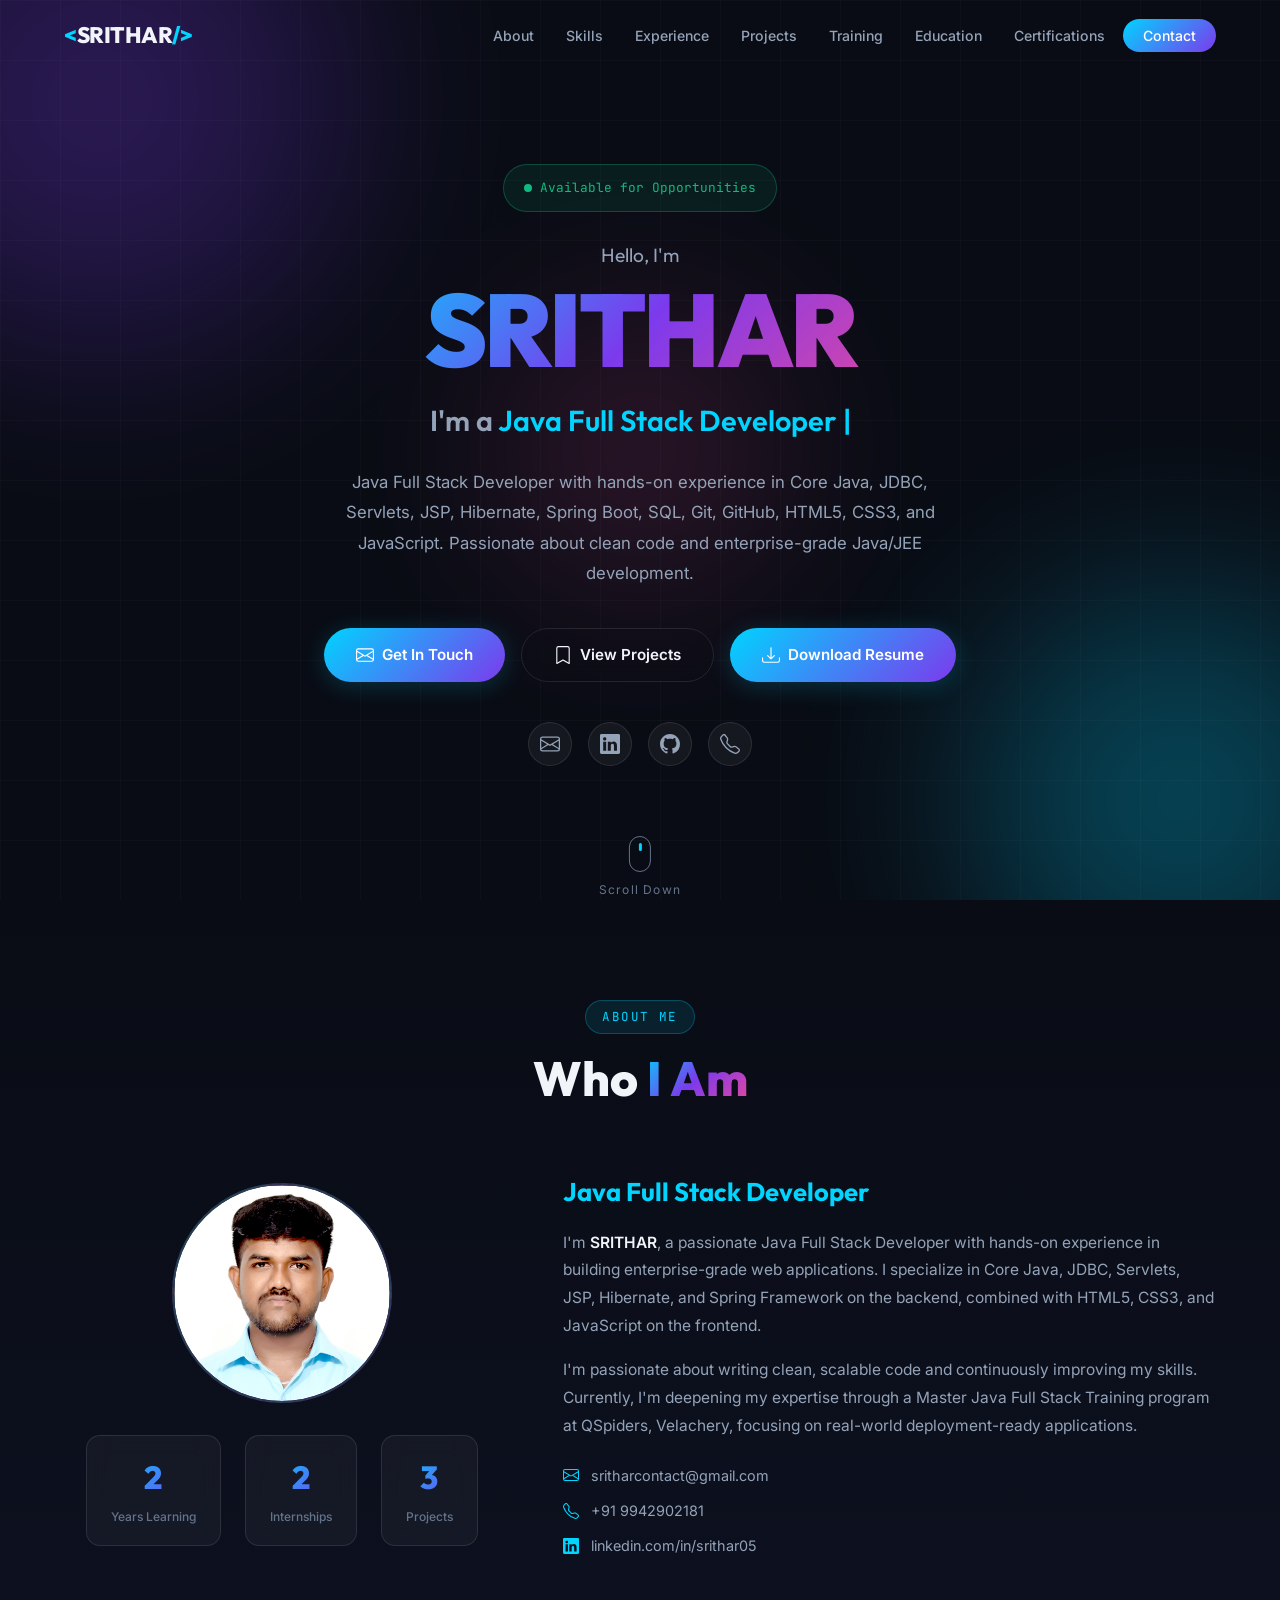
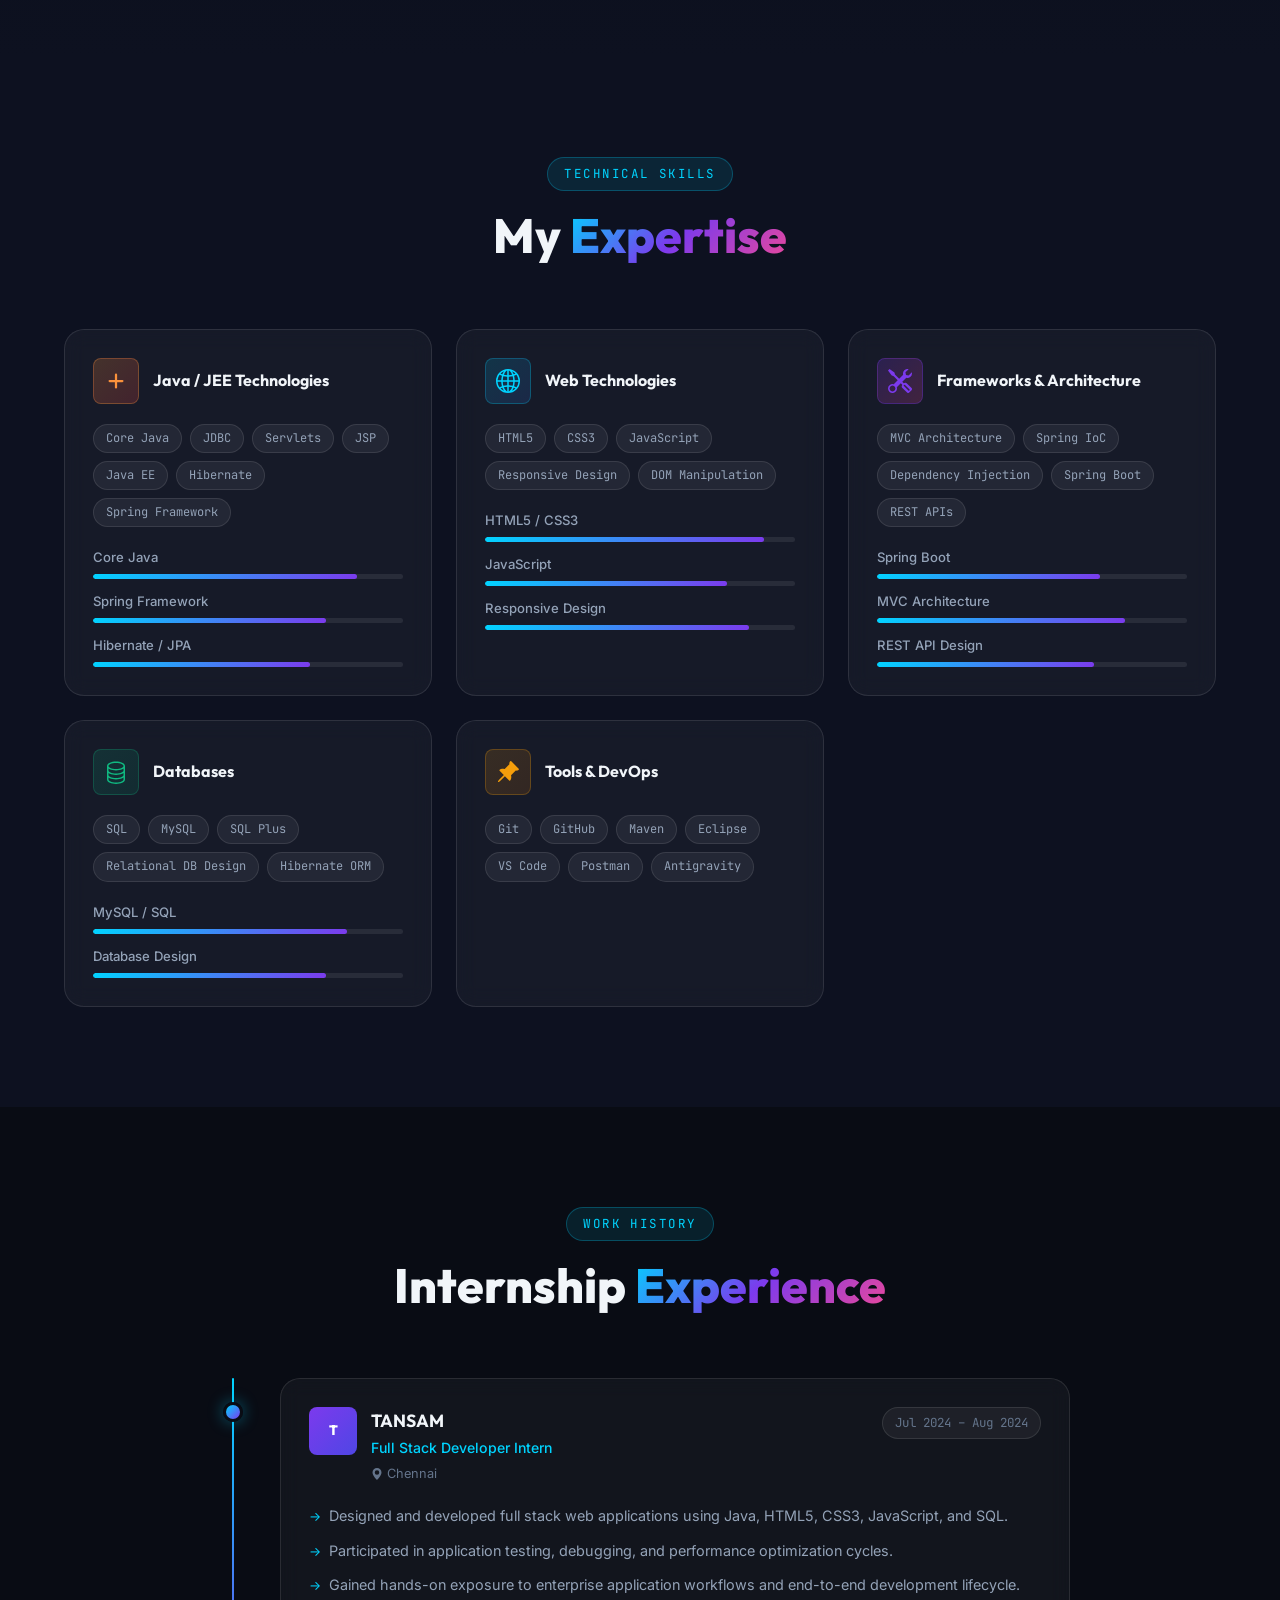
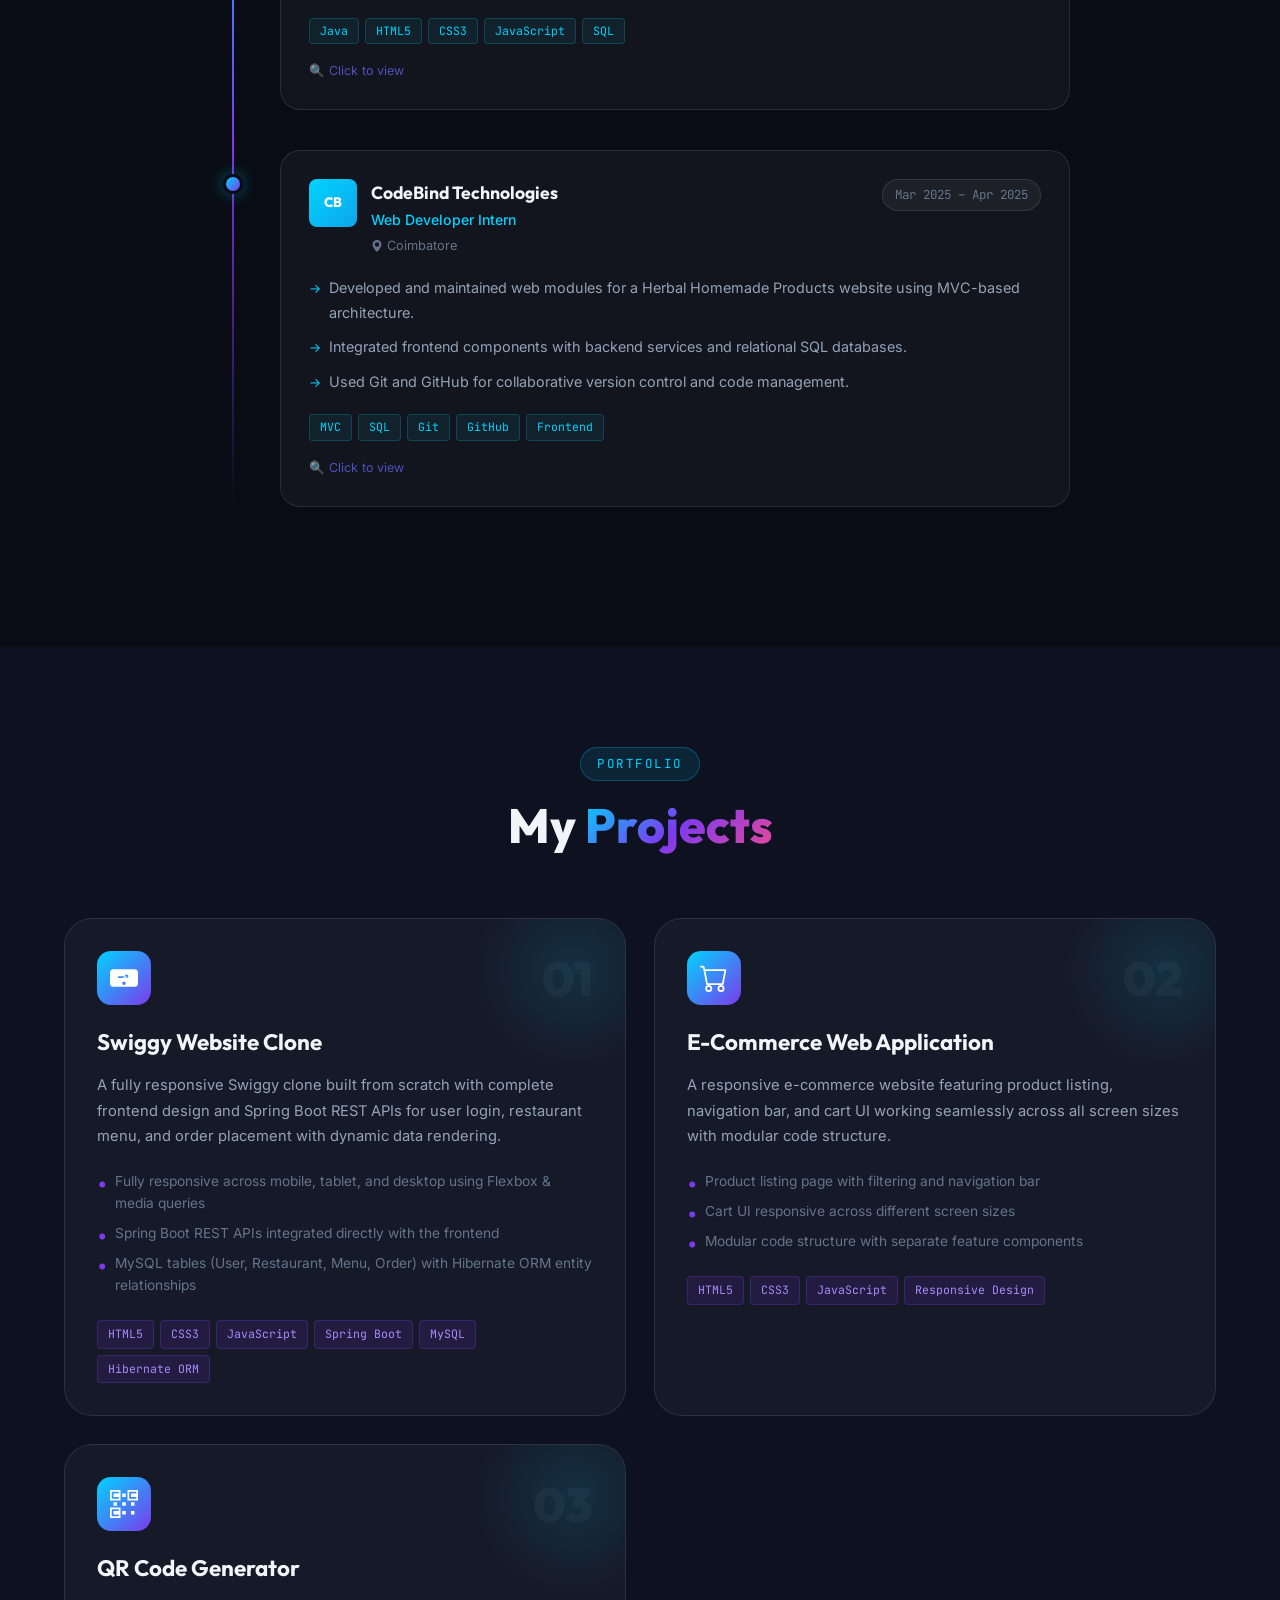
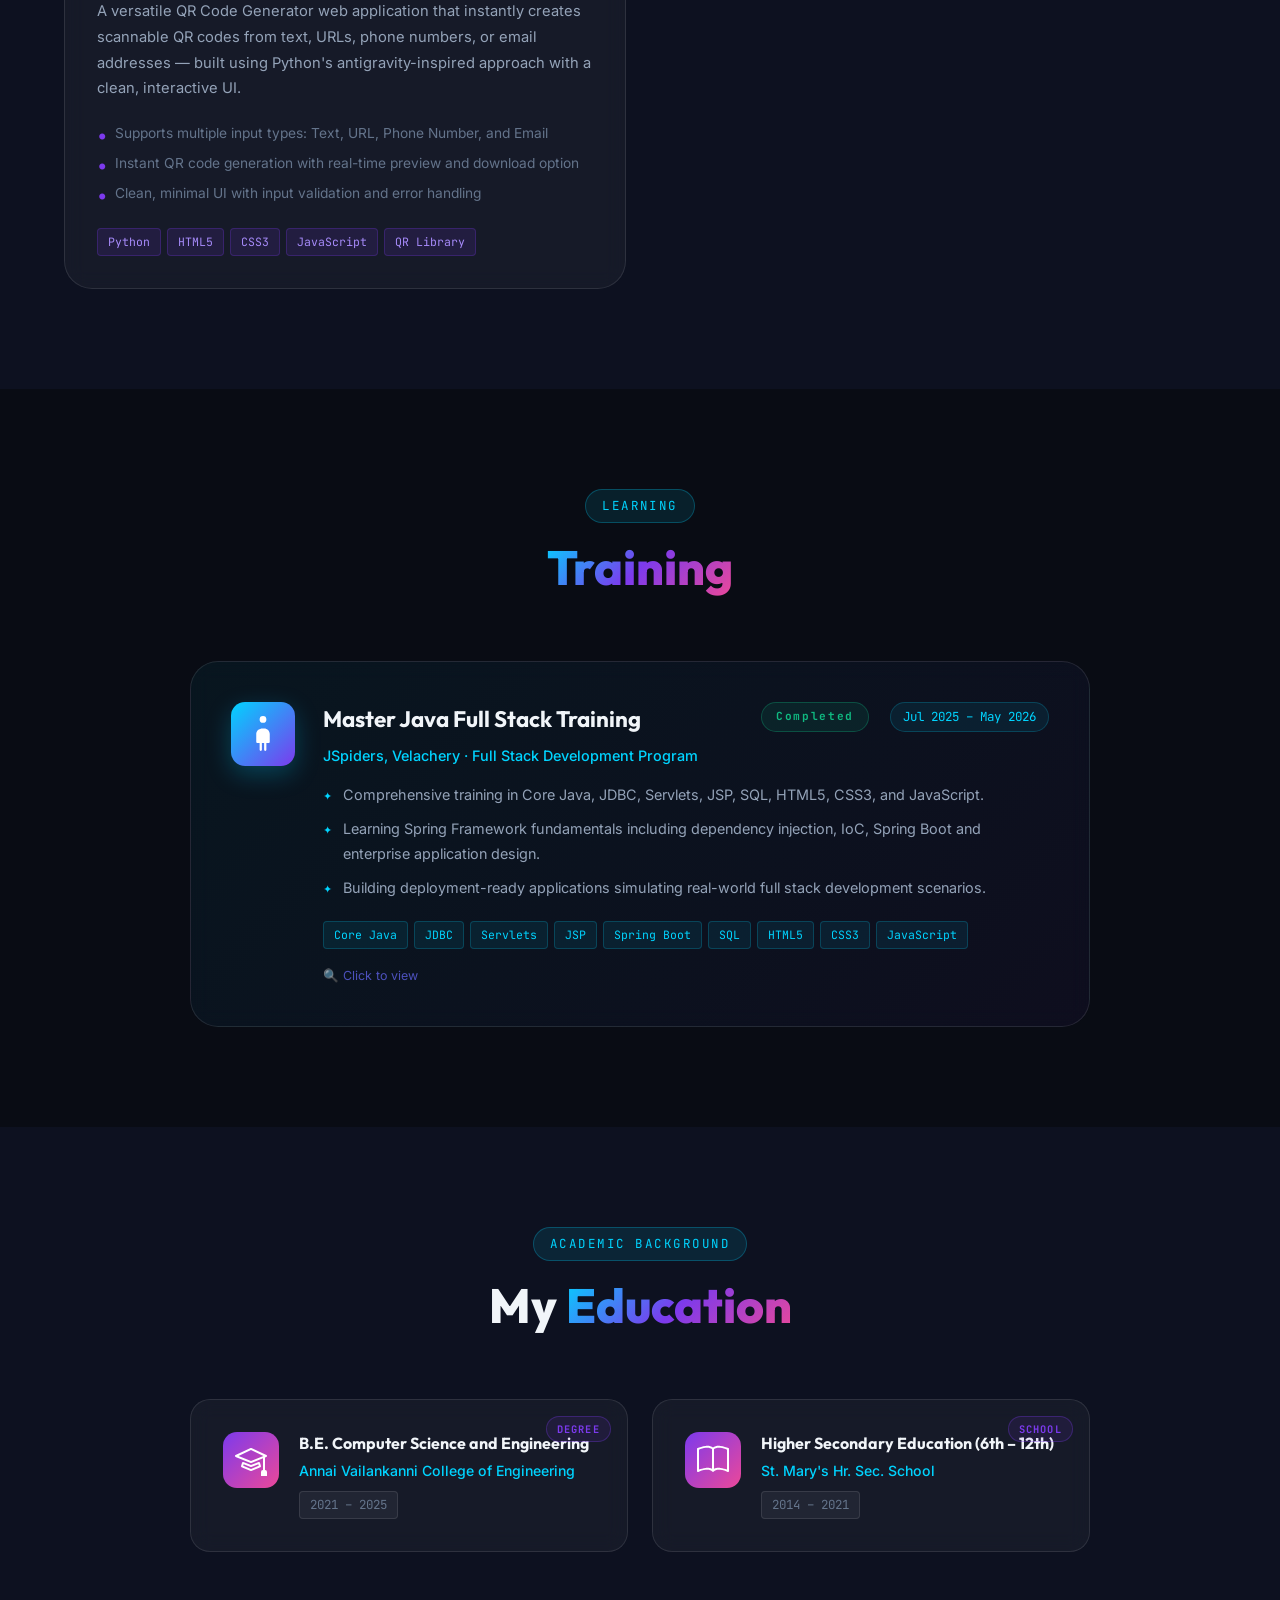
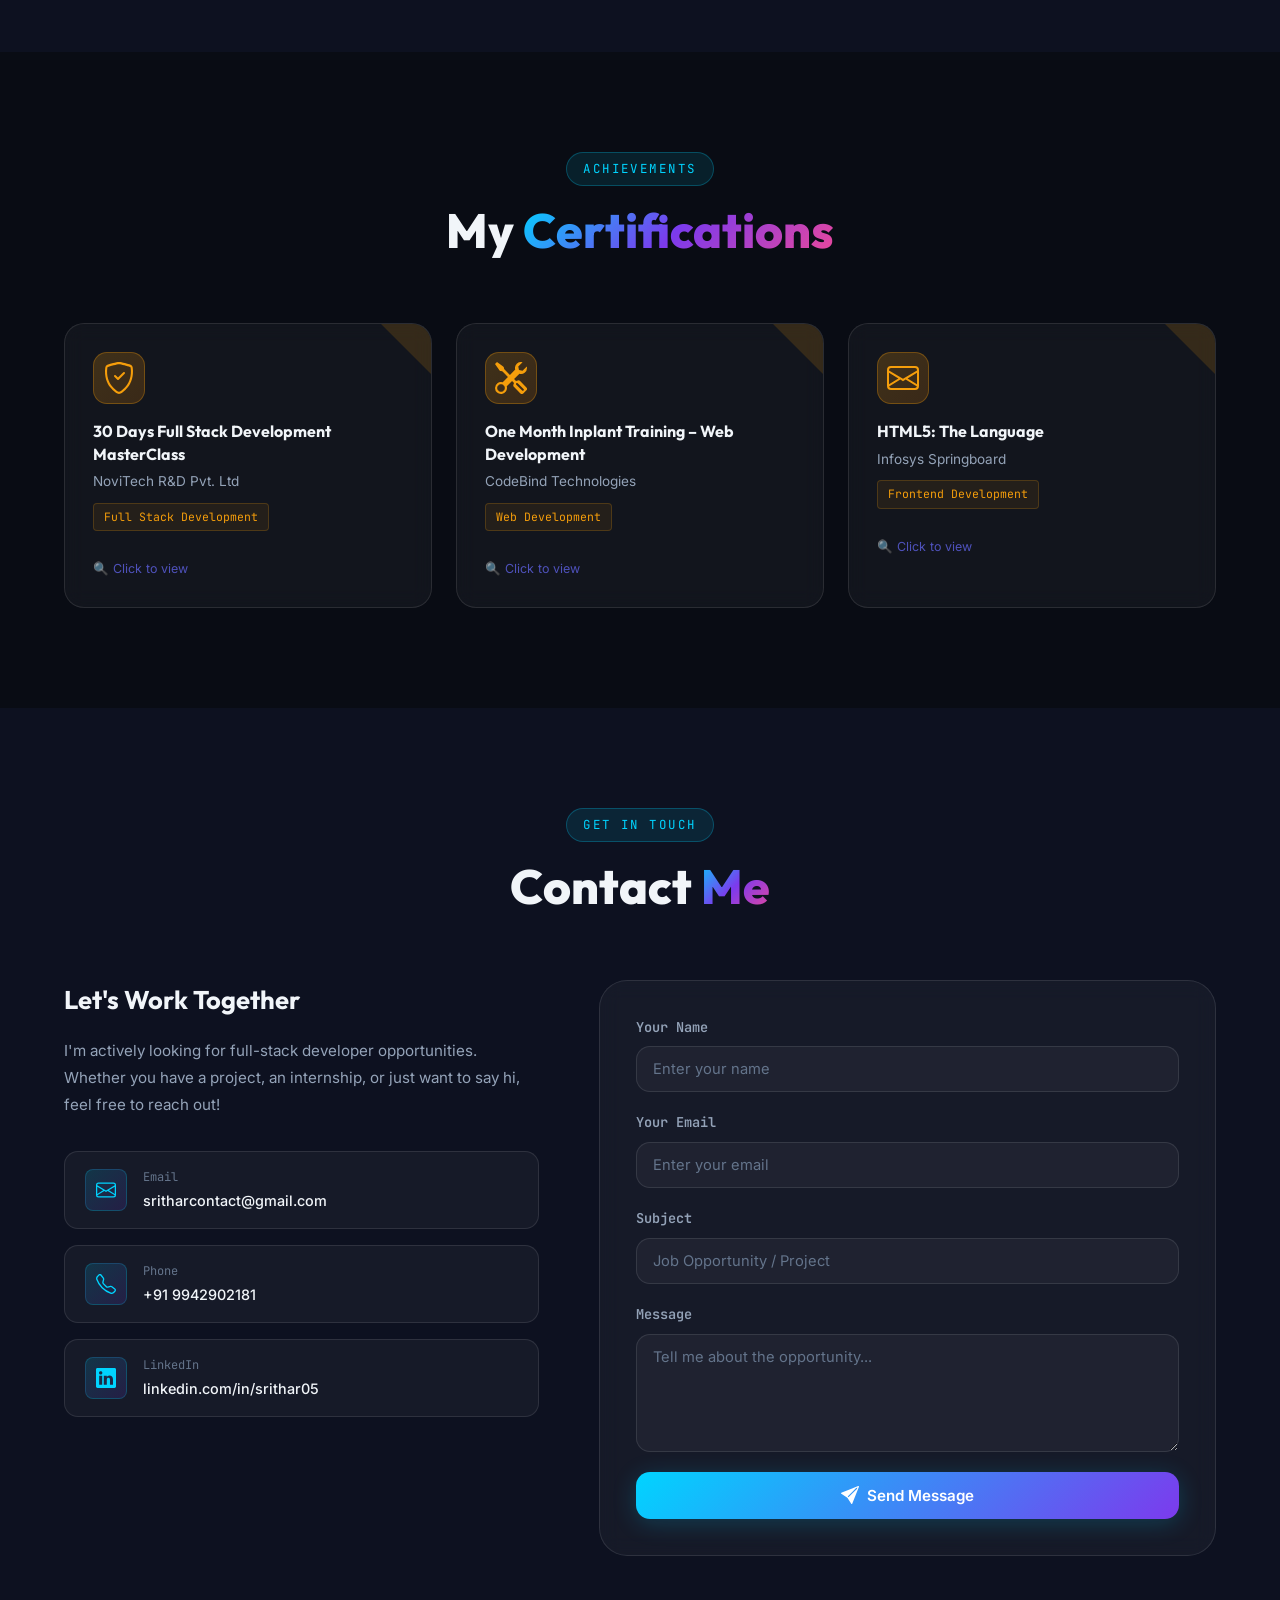
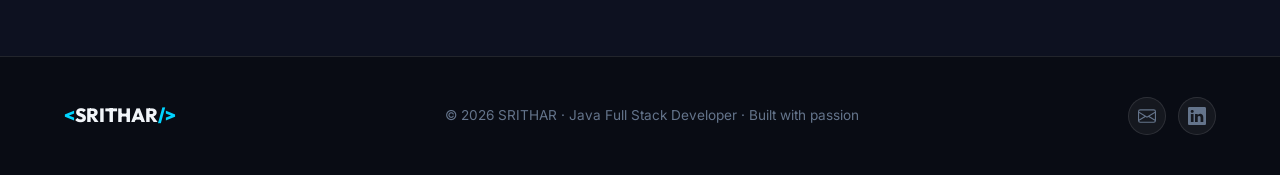
==== Portfolio_home.html @ e8c842e9 "Add files via upload" ====
<!DOCTYPE html>
<html lang="en">

<head>
  <meta charset="UTF-8" />
  <meta name="viewport" content="width=device-width, initial-scale=1.0" />
  <meta name="description"
    content="SRITHAR – Java Full Stack Developer Portfolio. Experienced in Core Java, Spring Boot, Hibernate, HTML5, CSS3, JavaScript, and SQL." />
  <meta name="keywords" content="SRITHAR, Java Developer, Full Stack Developer, Spring Boot, Portfolio" />
  <meta name="author" content="SRITHAR" />
  <link rel="icon" href="./Images/Portfolio_logo.png">
  <title>SRITHAR | Java Full Stack Developer</title>
  <link rel="preconnect" href="https://fonts.googleapis.com" />
  <link rel="preconnect" href="https://fonts.gstatic.com" crossorigin />
  <link
    href="https://fonts.googleapis.com/css2?family=Outfit:wght@300;400;500;600;700;800;900&family=Inter:wght@300;400;500;600&family=JetBrains+Mono:wght@400;500&display=swap"
    rel="stylesheet" />
  <link rel="stylesheet" href="Portfolio_home.css" />
</head>

<body>

  <!-- ===== NAVIGATION ===== -->
  <nav class="navbar" id="navbar">
    <div class="nav-container">
      <a href="#hero" class="nav-logo">
        <span class="logo-bracket">&lt;</span>SRITHAR<span class="logo-bracket">/&gt;</span>
      </a>
      <ul class="nav-links" id="nav-links">
        <li><a href="#about" class="nav-link">About</a></li>
        <li><a href="#skills" class="nav-link">Skills</a></li>
        <li><a href="#experience" class="nav-link">Experience</a></li>
        <li><a href="#projects" class="nav-link">Projects</a></li>
        <li><a href="#training" class="nav-link">Training</a></li>
        <li><a href="#education" class="nav-link">Education</a></li>
        <li><a href="#certifications" class="nav-link">Certifications</a></li>
        <li><a href="#contact" class="nav-link btn-contact">Contact</a></li>
      </ul>
      <button class="hamburger" id="hamburger" aria-label="Toggle menu">
        <span></span><span></span><span></span>
      </button>
    </div>
  </nav>

  <!-- ===== HERO SECTION ===== -->
  <section class="hero" id="hero">
    <div class="hero-bg">
      <div class="hero-orb orb-1"></div>
      <div class="hero-orb orb-2"></div>
      <div class="hero-orb orb-3"></div>
    </div>
    <div class="grid-overlay"></div>
    <div class="hero-container">
      <div class="hero-badge">
        <span class="badge-dot"></span>
        Available for Opportunities
      </div>
      <h1 class="hero-name">
        <span class="name-hello">Hello, I'm</span>
        <span class="name-main">SRITHAR</span>
      </h1>
      <div class="hero-title">
        <span class="title-prefix">I'm a </span>
        <span class="typing-text" id="typing-text"></span>
        <span class="cursor">|</span>
      </div>
      <p class="hero-desc">
        Java Full Stack Developer with hands-on experience in Core Java, JDBC, Servlets, JSP, Hibernate, Spring Boot, SQL, Git, GitHub,
        HTML5, CSS3, and JavaScript. Passionate about clean code and enterprise-grade Java/JEE development.
      </p>
      <div class="hero-cta">
        <a href="#contact" class="btn btn-primary" id="hero-contact-btn">
          <svg xmlns="http://www.w3.org/2000/svg" width="18" height="18" fill="currentColor" viewBox="0 0 16 16">
            <path
              d="M0 4a2 2 0 0 1 2-2h12a2 2 0 0 1 2 2v8a2 2 0 0 1-2 2H2a2 2 0 0 1-2-2V4Zm2-1a1 1 0 0 0-1 1v.217l7 4.2 7-4.2V4a1 1 0 0 0-1-1H2Zm13 2.383-4.708 2.825L15 11.105V5.383Zm-.034 6.876-5.64-3.471L8 9.583l-1.326-.795-5.64 3.47A1 1 0 0 0 2 13h12a1 1 0 0 0 .966-.741ZM1 11.105l4.708-2.897L1 5.383v5.722Z" />
          </svg>
          Get In Touch
        </a>
        <a href="#projects" class="btn btn-outline" id="hero-projects-btn">
          <svg xmlns="http://www.w3.org/2000/svg" width="18" height="18" fill="currentColor" viewBox="0 0 16 16">
            <path
              d="M2 2a2 2 0 0 1 2-2h8a2 2 0 0 1 2 2v13.5a.5.5 0 0 1-.777.416L8 13.101l-5.223 2.815A.5.5 0 0 1 2 15.5V2zm2-1a1 1 0 0 0-1 1v12.566l4.723-2.482a.5.5 0 0 1 .554 0L13 14.566V2a1 1 0 0 0-1-1H4z" />
          </svg>
          View Projects
        </a>
        <a href="./Documents/SRITHAR_Resume.pdf" class="btn btn-primary" id="hero-resume-btn" download>
          <svg xmlns="http://www.w3.org/2000/svg" width="18" height="18" fill="currentColor" viewBox="0 0 16 16">
            <path
              d="M.5 9.9a.5.5 0 0 1 .5.5v2.5a1 1 0 0 0 1 1h12a1 1 0 0 0 1-1v-2.5a.5.5 0 0 1 1 0v2.5a2 2 0 0 1-2 2H2a2 2 0 0 1-2-2v-2.5a.5.5 0 0 1 .5-.5z" />
            <path
              d="M7.646 11.854a.5.5 0 0 0 .708 0l3-3a.5.5 0 0 0-.708-.708L8.5 10.293V1.5a.5.5 0 0 0-1 0v8.793L5.354 8.146a.5.5 0 1 0-.708.708l3 3z" />
          </svg>
          Download Resume
        </a>
      </div>
      <div class="hero-socials">
        <a href="mailto:sritharcontact@gmail.com" class="social-link" id="hero-email" title="Email">
          <svg xmlns="http://www.w3.org/2000/svg" width="20" height="20" fill="currentColor" viewBox="0 0 16 16">
            <path
              d="M0 4a2 2 0 0 1 2-2h12a2 2 0 0 1 2 2v8a2 2 0 0 1-2 2H2a2 2 0 0 1-2-2V4Zm2-1a1 1 0 0 0-1 1v.217l7 4.2 7-4.2V4a1 1 0 0 0-1-1H2Zm13 2.383-4.708 2.825L15 11.105V5.383Zm-.034 6.876-5.64-3.471L8 9.583l-1.326-.795-5.64 3.47A1 1 0 0 0 2 13h12a1 1 0 0 0 .966-.741ZM1 11.105l4.708-2.897L1 5.383v5.722Z" />
          </svg>
        </a>
        <a href="https://linkedin.com/in/srithar05" target="_blank" class="social-link" id="hero-linkedin"
          title="LinkedIn">
          <svg xmlns="http://www.w3.org/2000/svg" width="20" height="20" fill="currentColor" viewBox="0 0 16 16">
            <path
              d="M0 1.146C0 .513.526 0 1.175 0h13.65C15.474 0 16 .513 16 1.146v13.708c0 .633-.526 1.146-1.175 1.146H1.175C.526 16 0 15.487 0 14.854V1.146zm4.943 12.248V6.169H2.542v7.225h2.401zm-1.2-8.212c.837 0 1.358-.554 1.358-1.248-.015-.709-.52-1.248-1.342-1.248-.822 0-1.359.54-1.359 1.248 0 .694.521 1.248 1.327 1.248h.016zm4.908 8.212V9.359c0-.216.016-.432.08-.586.173-.431.568-.878 1.232-.878.869 0 1.216.662 1.216 1.634v3.865h2.401V9.25c0-2.22-1.184-3.252-2.764-3.252-1.274 0-1.845.7-2.165 1.193v.025h-.016a5.54 5.54 0 0 1 .016-.025V6.169h-2.4c.03.678 0 7.225 0 7.225h2.4z" />
          </svg>
        </a>
        <a href="https://github.com/Srithar05" target="_blank" class="social-link" id="hero-linkedin"
          title="GitHub">
          <svg xmlns="http://www.w3.org/2000/svg" width="20" height="20" fill="currentColor" viewBox="0 0 16 16">
          <path d="M8 0C3.58 0 0 3.58 0 8c0 3.54 2.29 6.53 5.47 7.59.4.07.55-.17.55-.38 0-.19-.01-.82-.01-1.49-2.01.37-2.53-.49-2.69-.94-.09-.23-.48-.94-.82-1.13-.28-.15-.68-.52-.01-.53.63-.01 1.08.58 1.23.82.72 1.21 1.87.87 2.33.66.07-.52.28-.87.51-1.07-1.78-.2-3.64-.89-3.64-3.95 0-.87.31-1.59.82-2.15-.08-.2-.36-1.02.08-2.12 0 0 .67-.21 2.2.82.64-.18 1.32-.27 2-.27.68 0 1.36.09 2 .27 1.53-1.04 2.2-.82 2.2-.82.44 1.1.16 1.92.08 2.12.51.56.82 1.27.82 2.15 0 3.07-1.87 3.75-3.65 3.95.29.25.54.73.54 1.48 0 1.07-.01 1.93-.01 2.2 0 .21.15.46.55.38A8.012 8.012 0 0 0 16 8c0-4.42-3.58-8-8-8z"/>
          </svg>
        </a>
        <a href="tel:9942902181" class="social-link" id="hero-phone" title="Phone">
          <svg xmlns="http://www.w3.org/2000/svg" width="20" height="20" fill="currentColor" viewBox="0 0 16 16">
            <path
              d="M3.654 1.328a.678.678 0 0 0-1.015-.063L1.605 2.3c-.483.484-.661 1.169-.45 1.77a17.568 17.568 0 0 0 4.168 6.608 17.569 17.569 0 0 0 6.608 4.168c.601.211 1.286.033 1.77-.45l1.034-1.034a.678.678 0 0 0-.063-1.015l-2.307-1.794a.678.678 0 0 0-.58-.122l-2.19.547a1.745 1.745 0 0 1-1.657-.459L5.482 8.062a1.745 1.745 0 0 1-.46-1.657l.548-2.19a.678.678 0 0 0-.122-.58L3.654 1.328zM1.884.511a1.745 1.745 0 0 1 2.612.163L6.29 2.98c.329.423.445.974.315 1.494l-.547 2.19a.678.678 0 0 0 .178.643l2.457 2.457a.678.678 0 0 0 .644.178l2.189-.547a1.745 1.745 0 0 1 1.494.315l2.306 1.794c.829.645.905 1.87.163 2.611l-1.034 1.034c-.74.74-1.846 1.065-2.877.702a18.634 18.634 0 0 1-7.01-4.42 18.634 18.634 0 0 1-4.42-7.009c-.362-1.03-.037-2.137.703-2.877L1.885.511z" />
          </svg>
        </a>
      </div>
    </div>
    <div class="scroll-indicator">
      <div class="scroll-mouse">
        <div class="scroll-wheel"></div>
      </div>
      <span>Scroll Down</span>
    </div>
  </section>

  <!-- ===== ABOUT SECTION ===== -->
  <section class="section about-section" id="about">
    <div class="container">
      <div class="section-header reveal">
        <span class="section-tag">About Me</span>
        <h2 class="section-title">Who <span class="gradient-text">I Am</span></h2>
      </div>
      <div class="about-grid">
        <div class="about-avatar reveal">
          <div class="avatar-frame">
            <div class="avatar-placeholder">
              <img src="./Images/profile.jpg" alt="SRITHAR" class="avatar-photo" />
            </div>
            <div class="avatar-ring ring-1"></div>
            <div class="avatar-ring ring-2"></div>
          </div>
          <div class="about-stats">
            <div class="stat-item">
              <span class="stat-num" data-target="2">0</span>
              <span class="stat-label">Years Learning</span>
            </div>
            <div class="stat-item">
              <span class="stat-num" data-target="2">0</span>
              <span class="stat-label">Internships</span>
            </div>
            <div class="stat-item">
              <span class="stat-num" data-target="3">0</span>
              <span class="stat-label">Projects</span>
            </div>
          </div>
        </div>
        <div class="about-content reveal">
          <h3 class="about-heading">Java Full Stack Developer</h3>
          <p class="about-text">
            I'm <strong>SRITHAR</strong>, a passionate Java Full Stack Developer with hands-on experience in building
            enterprise-grade web applications. I specialize in Core Java, JDBC, Servlets, JSP, Hibernate, and Spring
            Framework on the backend, combined with HTML5, CSS3, and JavaScript on the frontend.
          </p>
          <p class="about-text">
            I'm passionate about writing clean, scalable code and continuously improving my skills. Currently, I'm
            deepening my expertise through a Master Java Full Stack Training program at QSpiders, Velachery, focusing on
            real-world deployment-ready applications.
          </p>
          <div class="about-info">
            <div class="info-item">
              <svg xmlns="http://www.w3.org/2000/svg" width="16" height="16" fill="currentColor" viewBox="0 0 16 16">
                <path
                  d="M0 4a2 2 0 0 1 2-2h12a2 2 0 0 1 2 2v8a2 2 0 0 1-2 2H2a2 2 0 0 1-2-2V4Zm2-1a1 1 0 0 0-1 1v.217l7 4.2 7-4.2V4a1 1 0 0 0-1-1H2Zm13 2.383-4.708 2.825L15 11.105V5.383Zm-.034 6.876-5.64-3.471L8 9.583l-1.326-.795-5.64 3.47A1 1 0 0 0 2 13h12a1 1 0 0 0 .966-.741ZM1 11.105l4.708-2.897L1 5.383v5.722Z" />
              </svg>
              <a href="mailto:sritharcontact@gmail.com" id="about-email">sritharcontact@gmail.com</a>
            </div>
            <div class="info-item">
              <svg xmlns="http://www.w3.org/2000/svg" width="16" height="16" fill="currentColor" viewBox="0 0 16 16">
                <path
                  d="M3.654 1.328a.678.678 0 0 0-1.015-.063L1.605 2.3c-.483.484-.661 1.169-.45 1.77a17.568 17.568 0 0 0 4.168 6.608 17.569 17.569 0 0 0 6.608 4.168c.601.211 1.286.033 1.77-.45l1.034-1.034a.678.678 0 0 0-.063-1.015l-2.307-1.794a.678.678 0 0 0-.58-.122l-2.19.547a1.745 1.745 0 0 1-1.657-.459L5.482 8.062a1.745 1.745 0 0 1-.46-1.657l.548-2.19a.678.678 0 0 0-.122-.58L3.654 1.328zM1.884.511a1.745 1.745 0 0 1 2.612.163L6.29 2.98c.329.423.445.974.315 1.494l-.547 2.19a.678.678 0 0 0 .178.643l2.457 2.457a.678.678 0 0 0 .644.178l2.189-.547a1.745 1.745 0 0 1 1.494.315l2.306 1.794c.829.645.905 1.87.163 2.611l-1.034 1.034c-.74.74-1.846 1.065-2.877.702a18.634 18.634 0 0 1-7.01-4.42 18.634 18.634 0 0 1-4.42-7.009c-.362-1.03-.037-2.137.703-2.877L1.885.511z" />
              </svg>
              <a href="tel:9942902181" id="about-phone">+91 9942902181</a>
            </div>
            <div class="info-item">
              <svg xmlns="http://www.w3.org/2000/svg" width="16" height="16" fill="currentColor" viewBox="0 0 16 16">
                <path
                  d="M0 1.146C0 .513.526 0 1.175 0h13.65C15.474 0 16 .513 16 1.146v13.708c0 .633-.526 1.146-1.175 1.146H1.175C.526 16 0 15.487 0 14.854V1.146zm4.943 12.248V6.169H2.542v7.225h2.401zm-1.2-8.212c.837 0 1.358-.554 1.358-1.248-.015-.709-.52-1.248-1.342-1.248-.822 0-1.359.54-1.359 1.248 0 .694.521 1.248 1.327 1.248h.016zm4.908 8.212V9.359c0-.216.016-.432.08-.586.173-.431.568-.878 1.232-.878.869 0 1.216.662 1.216 1.634v3.865h2.401V9.25c0-2.22-1.184-3.252-2.764-3.252-1.274 0-1.845.7-2.165 1.193v.025h-.016a5.54 5.54 0 0 1 .016-.025V6.169h-2.4c.03.678 0 7.225 0 7.225h2.4z" />
              </svg>
              <a href="https://linkedin.com/in/srithar05" target="_blank"
                id="about-linkedin">linkedin.com/in/srithar05</a>
            </div>
          </div>
        </div>
      </div>
    </div>
  </section>

  <!-- ===== SKILLS SECTION ===== -->
  <section class="section skills-section" id="skills">
    <div class="container">
      <div class="section-header reveal">
        <span class="section-tag">Technical Skills</span>
        <h2 class="section-title">My <span class="gradient-text">Expertise</span></h2>
      </div>
      <div class="skills-grid">
        <div class="skill-category reveal" id="skill-java">
          <div class="skill-cat-header">
            <div class="skill-cat-icon java-icon">
              <svg xmlns="http://www.w3.org/2000/svg" width="24" height="24" fill="currentColor" viewBox="0 0 16 16">
                <path
                  d="M8.75 3.75a.75.75 0 0 0-1.5 0v3.5h-3.5a.75.75 0 0 0 0 1.5h3.5v3.5a.75.75 0 0 0 1.5 0v-3.5h3.5a.75.75 0 0 0 0-1.5h-3.5v-3.5z" />
              </svg>
            </div>
            <h3>Java / JEE Technologies</h3>
          </div>
          <div class="skill-tags">
            <span class="skill-tag">Core Java</span>
            <span class="skill-tag">JDBC</span>
            <span class="skill-tag">Servlets</span>
            <span class="skill-tag">JSP</span>
            <span class="skill-tag">Java EE</span>
            <span class="skill-tag">Hibernate</span>
            <span class="skill-tag">Spring Framework</span>
          </div>
          <div class="skill-bars">
            <div class="skill-bar-item">
              <span>Core Java</span>
              <div class="bar-track">
                <div class="bar-fill" data-width="85"></div>
              </div>
            </div>
            <div class="skill-bar-item">
              <span>Spring Framework</span>
              <div class="bar-track">
                <div class="bar-fill" data-width="75"></div>
              </div>
            </div>
            <div class="skill-bar-item">
              <span>Hibernate / JPA</span>
              <div class="bar-track">
                <div class="bar-fill" data-width="70"></div>
              </div>
            </div>
          </div>
        </div>

        <div class="skill-category reveal" id="skill-web">
          <div class="skill-cat-header">
            <div class="skill-cat-icon web-icon">
              <svg xmlns="http://www.w3.org/2000/svg" width="24" height="24" fill="currentColor" viewBox="0 0 16 16">
                <path
                  d="M0 8a8 8 0 1 1 16 0A8 8 0 0 1 0 8zm7.5-6.923c-.67.204-1.335.82-1.887 1.855-.143.268-.276.56-.395.872.705.157 1.472.257 2.282.287V1.077zM4.249 3.539c.142-.384.304-.744.481-1.078a6.7 6.7 0 0 1 .597-.933A7.01 7.01 0 0 0 3.051 3.05c.362.184.763.349 1.198.49zM3.509 7.5c.036-1.07.188-2.087.436-3.008a9.124 9.124 0 0 1-1.565-.667A6.964 6.964 0 0 0 1.018 7.5h2.491zm1.4-2.741a12.344 12.344 0 0 0-.4 2.741H7.5V5.091c-.91-.03-1.783-.145-2.591-.332zM8.5 5.09V7.5h2.99a12.342 12.342 0 0 0-.399-2.741c-.808.187-1.681.301-2.591.332zM4.51 8.5c.035.987.176 1.914.399 2.741A13.612 13.612 0 0 1 7.5 10.91V8.5H4.51zm3.99 0v2.409c.91.03 1.783.145 2.591.332.223-.827.364-1.754.4-2.741H8.5zm-3.282 3.696c.12.312.252.604.395.872.552 1.035 1.218 1.65 1.887 1.855V11.91c-.81.03-1.577.13-2.282.287zm.11 2.276a6.696 6.696 0 0 1-.598-.933 8.853 8.853 0 0 1-.481-1.079 8.38 8.38 0 0 0-1.198.49 7.01 7.01 0 0 0 2.276 1.522zm-1.383-2.964A13.36 13.36 0 0 1 3.508 8.5h-2.49a6.963 6.963 0 0 0 1.362 3.675c.47-.258.995-.482 1.565-.667zm6.728 2.964a7.009 7.009 0 0 0 2.275-1.521 8.376 8.376 0 0 0-1.197-.49 8.853 8.853 0 0 1-.481 1.078 6.688 6.688 0 0 1-.597.933zM8.5 11.909v3.014c.67-.204 1.335-.82 1.887-1.855.143-.268.276-.56.395-.872A12.63 12.63 0 0 0 8.5 11.91zm3.555-.401c.57.185 1.095.409 1.565.667A6.963 6.963 0 0 0 14.982 8.5h-2.49a13.36 13.36 0 0 1-.437 3.008zM14.982 7.5a6.963 6.963 0 0 0-1.362-3.675c-.47.258-.995.482-1.565.667.248.92.4 1.938.437 3.008h2.49zM11.27 2.461c.177.334.339.694.482 1.078a8.368 8.368 0 0 0 1.196-.49 7.01 7.01 0 0 0-2.275-1.52c.218.283.418.597.597.932zm-.488 1.343a7.765 7.765 0 0 0-.395-.872C9.835 1.897 9.17 1.282 8.5 1.077V4.09c.81-.03 1.577-.13 2.282-.287z" />
              </svg>
            </div>
            <h3>Web Technologies</h3>
          </div>
          <div class="skill-tags">
            <span class="skill-tag">HTML5</span>
            <span class="skill-tag">CSS3</span>
            <span class="skill-tag">JavaScript</span>
            <span class="skill-tag">Responsive Design</span>
            <span class="skill-tag">DOM Manipulation</span>
          </div>
          <div class="skill-bars">
            <div class="skill-bar-item">
              <span>HTML5 / CSS3</span>
              <div class="bar-track">
                <div class="bar-fill" data-width="90"></div>
              </div>
            </div>
            <div class="skill-bar-item">
              <span>JavaScript</span>
              <div class="bar-track">
                <div class="bar-fill" data-width="78"></div>
              </div>
            </div>
            <div class="skill-bar-item">
              <span>Responsive Design</span>
              <div class="bar-track">
                <div class="bar-fill" data-width="85"></div>
              </div>
            </div>
          </div>
        </div>

        <div class="skill-category reveal" id="skill-framework">
          <div class="skill-cat-header">
            <div class="skill-cat-icon fw-icon">
              <svg xmlns="http://www.w3.org/2000/svg" width="24" height="24" fill="currentColor" viewBox="0 0 16 16">
                <path
                  d="M1 0 0 1l2.2 3.081a1 1 0 0 0 .815.419h.07a1 1 0 0 1 .708.293l2.675 2.675-2.617 2.654A3.003 3.003 0 0 0 0 13a3 3 0 1 0 5.878-.851l2.654-2.617.968.968-.305.914a1 1 0 0 0 .242 1.023l3.27 3.27a.999.999 0 0 0 1.414 0l1.586-1.586a.999.999 0 0 0 0-1.414l-3.27-3.27a1 1 0 0 0-1.023-.242L10.5 9.5l-.96-.96 2.68-2.643A3.005 3.005 0 0 0 16 3c0-.269-.035-.53-.102-.777l-2.14 2.141L12 4l-.364-1.757L13.777.102a3 3 0 0 0-3.675 3.68L7.462 6.46 4.793 3.793a1 1 0 0 1-.293-.707v-.071a1 1 0 0 0-.419-.814L1 0Zm9.646 10.646a.5.5 0 0 1 .708 0l2.914 2.915a.5.5 0 0 1-.707.707l-2.915-2.914a.5.5 0 0 1 0-.708ZM3 11l.471.242.529.026.287.445.445.287.026.529L5 13l-.242.471-.026.529-.445.287-.287.445-.529.026L3 15l-.471-.242L2 14.732l-.287-.445L1.268 14l-.026-.529L1 13l.242-.471.026-.529.445-.287.287-.445.529-.026L3 11Z" />
              </svg>
            </div>
            <h3>Frameworks & Architecture</h3>
          </div>
          <div class="skill-tags">
            <span class="skill-tag">MVC Architecture</span>
            <span class="skill-tag">Spring IoC</span>
            <span class="skill-tag">Dependency Injection</span>
            <span class="skill-tag">Spring Boot</span>
            <span class="skill-tag">REST APIs</span>
          </div>
          <div class="skill-bars">
            <div class="skill-bar-item">
              <span>Spring Boot</span>
              <div class="bar-track">
                <div class="bar-fill" data-width="72"></div>
              </div>
            </div>
            <div class="skill-bar-item">
              <span>MVC Architecture</span>
              <div class="bar-track">
                <div class="bar-fill" data-width="80"></div>
              </div>
            </div>
            <div class="skill-bar-item">
              <span>REST API Design</span>
              <div class="bar-track">
                <div class="bar-fill" data-width="70"></div>
              </div>
            </div>
          </div>
        </div>

        <div class="skill-category reveal" id="skill-db">
          <div class="skill-cat-header">
            <div class="skill-cat-icon db-icon">
              <svg xmlns="http://www.w3.org/2000/svg" width="24" height="24" fill="currentColor" viewBox="0 0 16 16">
                <path
                  d="M4.318 2.687C5.234 2.271 6.536 2 8 2s2.766.27 3.682.687C12.644 3.125 13 3.627 13 4c0 .374-.356.875-1.318 1.313C10.766 5.729 9.464 6 8 6s-2.766-.27-3.682-.687C3.356 4.875 3 4.373 3 4c0-.374.356-.875 1.318-1.313ZM13 5.698V7c0 .374-.356.875-1.318 1.313C10.766 8.729 9.464 9 8 9s-2.766-.27-3.682-.687C3.356 7.875 3 7.373 3 7V5.698c.271.202.58.378.904.525C4.978 6.711 6.427 7 8 7s3.022-.289 4.096-.777A4.92 4.92 0 0 0 13 5.698ZM14 4c0-1.007-.875-1.755-1.904-2.223C11.022 1.289 9.573 1 8 1s-3.022.289-4.096.777C2.875 2.245 2 2.993 2 4v9c0 1.007.875 1.755 1.904 2.223C4.978 15.71 6.427 16 8 16s3.022-.289 4.096-.777C13.125 14.755 14 14.007 14 13V4Zm-1 4.698V10c0 .374-.356.875-1.318 1.313C10.766 11.729 9.464 12 8 12s-2.766-.27-3.682-.687C3.356 10.875 3 10.373 3 10V8.698c.271.202.58.378.904.525C4.978 9.71 6.427 10 8 10s3.022-.289 4.096-.777A4.92 4.92 0 0 0 13 8.698Zm0 3V13c0 .374-.356.875-1.318 1.313C10.766 14.729 9.464 15 8 15s-2.766-.27-3.682-.687C3.356 13.875 3 13.373 3 13v-1.302c.271.202.58.378.904.525C4.978 12.71 6.427 13 8 13s3.022-.289 4.096-.777c.324-.147.633-.323.904-.525Z" />
              </svg>
            </div>
            <h3>Databases</h3>
          </div>
          <div class="skill-tags">
            <span class="skill-tag">SQL</span>
            <span class="skill-tag">MySQL</span>
            <span class="skill-tag">SQL Plus</span>
            <span class="skill-tag">Relational DB Design</span>
            <span class="skill-tag">Hibernate ORM</span>
          </div>
          <div class="skill-bars">
            <div class="skill-bar-item">
              <span>MySQL / SQL</span>
              <div class="bar-track">
                <div class="bar-fill" data-width="82"></div>
              </div>
            </div>
            <div class="skill-bar-item">
              <span>Database Design</span>
              <div class="bar-track">
                <div class="bar-fill" data-width="75"></div>
              </div>
            </div>
          </div>
        </div>

        <div class="skill-category reveal" id="skill-tools">
          <div class="skill-cat-header">
            <div class="skill-cat-icon tools-icon">
              <svg xmlns="http://www.w3.org/2000/svg" width="24" height="24" fill="currentColor" viewBox="0 0 16 16">
                <path
                  d="M9.828.722a.5.5 0 0 1 .354.146l4.95 4.95a.5.5 0 0 1 0 .707c-.48.48-1.072.588-1.503.588-.177 0-.335-.018-.46-.039l-3.134 3.134a5.927 5.927 0 0 1 .16 1.013c.046.702-.032 1.687-.72 2.375a.5.5 0 0 1-.707 0l-2.829-2.828-3.182 3.182c-.195.195-1.219.902-1.414.707-.195-.195.512-1.22.707-1.414l3.182-3.182-2.828-2.829a.5.5 0 0 1 0-.707c.688-.688 1.673-.767 2.375-.72a5.922 5.922 0 0 1 1.013.16l3.134-3.133a2.772 2.772 0 0 1-.04-.461c0-.43.108-1.022.589-1.503a.5.5 0 0 1 .353-.146z" />
              </svg>
            </div>
            <h3>Tools & DevOps</h3>
          </div>
          <div class="skill-tags">
            <span class="skill-tag">Git</span>
            <span class="skill-tag">GitHub</span>
            <span class="skill-tag">Maven</span>
            <span class="skill-tag">Eclipse</span>
            <span class="skill-tag">VS Code</span>
            <span class="skill-tag">Postman</span>
            <span class="skill-tag">Antigravity</span>
          </div>
        </div>
      </div>
    </div>
  </section>

  <!-- ===== EXPERIENCE SECTION ===== -->
  <section class="section experience-section" id="experience">
    <div class="container">
      <div class="section-header reveal">
        <span class="section-tag">Work History</span>
        <h2 class="section-title">Internship <span class="gradient-text">Experience</span></h2>
      </div>
      <div class="timeline">
        <div class="timeline-item reveal" id="exp-tansam" onclick="openCertModal('./Images/TANSAM_Internship.jpg', 'Internship – Full Stack Development – TANSAM')"
          style="cursor:pointer;" title="Click to view certificate">
          <div class="timeline-dot"></div>
          <div class="timeline-card">
            <div class="timeline-header">
              <div class="timeline-company">
                <div class="company-logo tansam-logo">T</div>
                <div>
                  <h3 class="company-name">TANSAM</h3>
                  <p class="company-role">Full Stack Developer Intern</p>
                  <p class="company-location">
                    <svg xmlns="http://www.w3.org/2000/svg" width="12" height="12" fill="currentColor"
                      viewBox="0 0 16 16">
                      <path d="M8 16s6-5.686 6-10A6 6 0 0 0 2 6c0 4.314 6 10 6 10zm0-7a3 3 0 1 1 0-6 3 3 0 0 1 0 6z" />
                    </svg>
                    Chennai
                  </p>
                </div>
              </div>
              <span class="timeline-date">Jul 2024 – Aug 2024</span>
            </div>
            <ul class="timeline-points">
              <li>Designed and developed full stack web applications using Java, HTML5, CSS3, JavaScript, and SQL.</li>
              <li>Participated in application testing, debugging, and performance optimization cycles.</li>
              <li>Gained hands-on exposure to enterprise application workflows and end-to-end development lifecycle.
              </li>
            </ul>
            <div class="timeline-tags">
              <span>Java</span><span>HTML5</span><span>CSS3</span><span>JavaScript</span><span>SQL</span>
            </div>
            <div class="cert-view-hint">🔍 Click to view</div>
          </div>
        </div>

        <div class="timeline-item reveal" id="exp-codebind" onclick="openCertModal('./Images/CodeBind_Internship.jpg', 'Internship – Web Development – CodeBind Technologies')"
          style="cursor:pointer;" title="Click to view certificate">
          <div class="timeline-dot"></div>
          <div class="timeline-card">
            <div class="timeline-header">
              <div class="timeline-company">
                <div class="company-logo codebind-logo">CB</div>
                <div>
                  <h3 class="company-name">CodeBind Technologies</h3>
                  <p class="company-role">Web Developer Intern</p>
                  <p class="company-location">
                    <svg xmlns="http://www.w3.org/2000/svg" width="12" height="12" fill="currentColor"
                      viewBox="0 0 16 16">
                      <path d="M8 16s6-5.686 6-10A6 6 0 0 0 2 6c0 4.314 6 10 6 10zm0-7a3 3 0 1 1 0-6 3 3 0 0 1 0 6z" />
                    </svg>
                    Coimbatore
                  </p>
                </div>
              </div>
              <span class="timeline-date">Mar 2025 – Apr 2025</span>
            </div>
            <ul class="timeline-points">
              <li>Developed and maintained web modules for a Herbal Homemade Products website using MVC-based
                architecture.</li>
              <li>Integrated frontend components with backend services and relational SQL databases.</li>
              <li>Used Git and GitHub for collaborative version control and code management.</li>
            </ul>
            <div class="timeline-tags">
              <span>MVC</span><span>SQL</span><span>Git</span><span>GitHub</span><span>Frontend</span>
            </div>
            <div class="cert-view-hint">🔍 Click to view</div>
          </div>
        </div>
      </div>
    </div>
  </section>

  <!-- ===== PROJECTS SECTION ===== -->
  <section class="section projects-section" id="projects">
    <div class="container">
      <div class="section-header reveal">
        <span class="section-tag">Portfolio</span>
        <h2 class="section-title">My <span class="gradient-text">Projects</span></h2>
      </div>
      <div class="projects-grid">
        <div class="project-card reveal" id="proj-swiggy">
          <div class="project-glow"></div>
          <div class="project-header">
            <div class="project-icon">
              <svg xmlns="http://www.w3.org/2000/svg" width="28" height="28" fill="currentColor" viewBox="0 0 16 16">
                <path
                  d="M2 3a2 2 0 0 0-2 2v6a2 2 0 0 0 2 2h12a2 2 0 0 0 2-2V5a2 2 0 0 0-2-2H2zm6 9a1 1 0 1 1 0-2 1 1 0 0 1 0 2zm.5-4.5a.5.5 0 0 1-.5.5H5a.5.5 0 0 1 0-1h3a.5.5 0 0 1 .5.5zm2-.5a1 1 0 1 1-2 0 1 1 0 0 1 2 0zm-2.5.5a.5.5 0 0 1 .5-.5h.5a.5.5 0 0 1 0 1H8a.5.5 0 0 1-.5-.5z" />
              </svg>
            </div>
            <div class="project-number">01</div>
          </div>
          <h3 class="project-title">Swiggy Website Clone</h3>
          <p class="project-desc">
            A fully responsive Swiggy clone built from scratch with complete frontend design and Spring Boot REST APIs
            for user login, restaurant menu, and order placement with dynamic data rendering.
          </p>
          <ul class="project-features">
            <li>Fully responsive across mobile, tablet, and desktop using Flexbox & media queries</li>
            <li>Spring Boot REST APIs integrated directly with the frontend</li>
            <li>MySQL tables (User, Restaurant, Menu, Order) with Hibernate ORM entity relationships</li>
          </ul>
          <div class="project-tech">
            <span>HTML5</span><span>CSS3</span><span>JavaScript</span><span>Spring
              Boot</span><span>MySQL</span><span>Hibernate ORM</span>
          </div>
        </div>

        <div class="project-card reveal" id="proj-ecommerce">
          <div class="project-glow"></div>
          <div class="project-header">
            <div class="project-icon">
              <svg xmlns="http://www.w3.org/2000/svg" width="28" height="28" fill="currentColor" viewBox="0 0 16 16">
                <path
                  d="M0 1.5A.5.5 0 0 1 .5 1H2a.5.5 0 0 1 .485.379L2.89 3H14.5a.5.5 0 0 1 .491.592l-1.5 8A.5.5 0 0 1 13 12H4a.5.5 0 0 1-.491-.408L2.01 3.607 1.61 2H.5a.5.5 0 0 1-.5-.5zM3.102 4l1.313 7h8.17l1.313-7H3.102zM5 12a2 2 0 1 0 0 4 2 2 0 0 0 0-4zm7 0a2 2 0 1 0 0 4 2 2 0 0 0 0-4zm-7 1a1 1 0 1 1 0 2 1 1 0 0 1 0-2zm7 0a1 1 0 1 1 0 2 1 1 0 0 1 0-2z" />
              </svg>
            </div>
            <div class="project-number">02</div>
          </div>
          <h3 class="project-title">E-Commerce Web Application</h3>
          <p class="project-desc">
            A responsive e-commerce website featuring product listing, navigation bar, and cart UI working seamlessly
            across all screen sizes with modular code structure.
          </p>
          <ul class="project-features">
            <li>Product listing page with filtering and navigation bar</li>
            <li>Cart UI responsive across different screen sizes</li>
            <li>Modular code structure with separate feature components</li>
          </ul>
          <div class="project-tech">
            <span>HTML5</span><span>CSS3</span><span>JavaScript</span><span>Responsive Design</span>
          </div>
        </div>

        <div class="project-card reveal" id="proj-qrcode">
          <a href="https://qrcode-generator-qrforge.vercel.app/" class="qr-project" target="_blank">
            <div class="project-glow"></div>
            <div class="project-header">
              <div class="project-icon">
                <svg xmlns="http://www.w3.org/2000/svg" width="28" height="28" fill="currentColor" viewBox="0 0 16 16">
                  <path
                    d="M2 2h2v2H2V2zm0 5h2v2H2V7zm0 5h2v2H2v-2zm5-10h2v2H7V2zm0 5h2v2H7V7zm0 5h2v2H7v-2zm5-10h2v2h-2V2zm0 5h2v2h-2V7zm0 5h2v2h-2v-2z" />
                  <path
                    d="M0 0h6v6H0V0zm1 1v4h4V1H1zm2 1h2v2H3V2zM0 10h6v6H0v-6zm1 1v4h4v-4H1zm2 1h2v2H3v-2zM10 0h6v6h-6V0zm1 1v4h4V1h-4zm2 1h2v2h-2V2z" />
                </svg>
              </div>
              <div class="project-number">03</div>
            </div>
            <h3 class="project-title">QR Code Generator</h3>
            <p class="project-desc">
              A versatile QR Code Generator web application that instantly creates scannable QR codes from text, URLs,
              phone numbers, or email addresses — built using Python's antigravity-inspired approach with a clean,
              interactive UI.
            </p>
            <ul class="project-features">
              <li>Supports multiple input types: Text, URL, Phone Number, and Email</li>
              <li>Instant QR code generation with real-time preview and download option</li>
              <li>Clean, minimal UI with input validation and error handling</li>
            </ul>
            <div class="project-tech">
              <span>Python</span><span>HTML5</span><span>CSS3</span><span>JavaScript</span><span>QR Library</span>
            </div>
          </a>
        </div>
      </div>
    </div>
  </section>

  <!-- ===== TRAINING SECTION ===== -->
  <section class="section training-section" id="training">
    <div class="container">
      <div class="section-header reveal">
        <span class="section-tag">Learning</span>
        <h2 class="section-title"><span class="gradient-text">Training</span></h2>
      </div>
      <div class="training-card reveal" id="training-qspiders">
        <div class="training-badge">Completed</div>
        <div class="training-inner"  onclick="openCertModal('./Images/Java_FSD_Certificate.png', 'Training – Java Full Stack Development – JSpiders')"
          style="cursor:pointer;" title="Click to view certificate">
          <div class="training-icon-wrap">
            <div class="training-icon">
              <svg xmlns="http://www.w3.org/2000/svg" width="36" height="36" fill="currentColor" viewBox="0 0 16 16">
                <path
                  d="M8 3a1.5 1.5 0 1 0 0-3 1.5 1.5 0 0 0 0 3zm0 2.5C6.067 5.5 5 6.567 5 8v3.5a.5.5 0 0 0 .5.5h1v3a.5.5 0 0 0 1 0v-3h1v3a.5.5 0 0 0 1 0v-3h1a.5.5 0 0 0 .5-.5V8c0-1.433-1.067-2.5-2.5-2.5H8z" />
              </svg>
            </div>
          </div>
          <div class="training-content">
            <div class="training-header-info">
              <h3>Master Java Full Stack Training</h3>
              <span class="training-date">Jul 2025 – May 2026</span>
            </div>
            <p class="training-org">JSpiders, Velachery · Full Stack Development Program</p>
            <ul class="training-points">
              <li>Comprehensive training in Core Java, JDBC, Servlets, JSP, SQL, HTML5, CSS3, and JavaScript.</li>
              <li>Learning Spring Framework fundamentals including dependency injection, IoC, Spring Boot and enterprise application
                design.</li>
              <li>Building deployment-ready applications simulating real-world full stack development scenarios.</li>
            </ul>
            <div class="training-techs">
              <span>Core Java</span><span>JDBC</span><span>Servlets</span><span>JSP</span><span>Spring
                Boot</span><span>SQL</span><span>HTML5</span><span>CSS3</span><span>JavaScript</span>
            </div>
            <div class="cert-view-hint">🔍 Click to view</div>
          </div>
        </div>
      </div>
    </div>
  </section>

  <!-- ===== EDUCATION SECTION ===== -->
  <section class="section education-section" id="education">
    <div class="container">
      <div class="section-header reveal">
        <span class="section-tag">Academic Background</span>
        <h2 class="section-title">My <span class="gradient-text">Education</span></h2>
      </div>
      <div class="edu-grid">
        <div class="edu-card reveal" id="edu-college">
          <div class="edu-icon">
            <svg xmlns="http://www.w3.org/2000/svg" width="32" height="32" fill="currentColor" viewBox="0 0 16 16">
              <path
                d="M8.211 2.047a.5.5 0 0 0-.422 0l-7.5 3.5a.5.5 0 0 0 .025.917l7.5 3a.5.5 0 0 0 .372 0L14 7.14V13a1 1 0 0 0-1 1v2h3v-2a1 1 0 0 0-1-1V6.739l.686-.275a.5.5 0 0 0 .025-.917l-7.5-3.5ZM8 8.46 1.758 5.965 8 3.052l6.242 2.913L8 8.46Z" />
              <path
                d="M4.176 9.032a.5.5 0 0 0-.656.327l-.5 1.7a.5.5 0 0 0 .294.605l4.5 1.8a.5.5 0 0 0 .372 0l4.5-1.8a.5.5 0 0 0 .294-.605l-.5-1.7a.5.5 0 0 0-.656-.327L8 10.466 4.176 9.032Zm-.068 1.873.22-.748 3.496 1.311a.5.5 0 0 0 .352 0l3.496-1.311.22.748L8 12.46l-3.892-1.556Z" />
            </svg>
          </div>
          <div class="edu-content">
            <h3>B.E. Computer Science and Engineering</h3>
            <p class="edu-institution">Annai Vailankanni College of Engineering</p>
            <span class="edu-year">2021 – 2025</span>
          </div>
          <div class="edu-level">Degree</div>
        </div>

        <div class="edu-card reveal" id="edu-school">
          <div class="edu-icon">
            <svg xmlns="http://www.w3.org/2000/svg" width="32" height="32" fill="currentColor" viewBox="0 0 16 16">
              <path
                d="M1 2.828c.885-.37 2.154-.769 3.388-.893 1.33-.134 2.458.063 3.112.752v9.746c-.935-.53-2.12-.603-3.213-.493-1.18.12-2.37.461-3.287.811V2.828zm7.5-.141c.654-.689 1.782-.886 3.112-.752 1.234.124 2.503.523 3.388.893v9.923c-.918-.35-2.107-.692-3.287-.81-1.094-.111-2.278-.039-3.213.492V2.687zM8 1.783C7.015.936 5.587.81 4.287.94c-1.514.153-3.042.672-3.994 1.105A.5.5 0 0 0 0 2.5v11a.5.5 0 0 0 .707.455c.882-.4 2.303-.881 3.68-1.02 1.409-.142 2.59.087 3.223.877a.5.5 0 0 0 .78 0c.633-.79 1.814-1.019 3.222-.877 1.378.139 2.8.62 3.681 1.02A.5.5 0 0 0 16 13.5v-11a.5.5 0 0 0-.293-.455c-.952-.433-2.48-.952-3.994-1.105C10.413.809 8.985.936 8 1.783z" />
            </svg>
          </div>
          <div class="edu-content">
            <h3>Higher Secondary Education (6th – 12th)</h3>
            <p class="edu-institution">St. Mary's Hr. Sec. School</p>
            <span class="edu-year">2014 – 2021</span>
          </div>
          <div class="edu-level">School</div>
        </div>
      </div>
    </div>
  </section>

  <!-- ===== CERTIFICATIONS SECTION ===== -->
  <section class="section certifications-section" id="certifications">
    <div class="container">
      <div class="section-header reveal">
        <span class="section-tag">Achievements</span>
        <h2 class="section-title">My <span class="gradient-text">Certifications</span></h2>
      </div>
      <div class="certs-grid">
        <div class="cert-card reveal" id="cert-novitech"
          onclick="openCertModal('./Images/cert_novitech.jpg', '30 Days Full Stack Development MasterClass – NoviTech R&D Pvt. Ltd')"
          style="cursor:pointer;" title="Click to view certificate">
          <div class="cert-ribbon"></div>
          <div class="cert-icon">
            <svg xmlns="http://www.w3.org/2000/svg" width="32" height="32" fill="currentColor" viewBox="0 0 16 16">
              <path
                d="M5.338 1.59a61.44 61.44 0 0 0-2.837.856.481.481 0 0 0-.328.39c-.554 4.157.726 7.19 2.253 9.188a10.725 10.725 0 0 0 2.287 2.233c.346.244.652.42.893.533.12.057.218.095.293.118a.55.55 0 0 0 .101.025.615.615 0 0 0 .1-.025c.076-.023.174-.061.294-.118.24-.113.547-.29.893-.533a10.726 10.726 0 0 0 2.287-2.233c1.527-1.997 2.807-5.031 2.253-9.188a.48.48 0 0 0-.328-.39c-.651-.213-1.75-.56-2.837-.855C9.552 1.29 8.531 1.067 8 1.067c-.53 0-1.552.223-2.662.524zM5.072.56C6.157.265 7.31 0 8 0s1.843.265 2.928.56c1.11.3 2.229.655 2.887.87a1.54 1.54 0 0 1 1.044 1.262c.596 4.477-.787 7.795-2.465 9.99a11.775 11.775 0 0 1-2.517 2.453 7.159 7.159 0 0 1-1.048.625c-.28.132-.581.24-.829.24s-.548-.108-.829-.24a7.158 7.158 0 0 1-1.048-.625 11.777 11.777 0 0 1-2.517-2.453C1.928 10.487.545 7.169 1.141 2.692A1.54 1.54 0 0 1 2.185 1.43 62.456 62.456 0 0 1 5.072.56z" />
              <path
                d="M10.854 5.146a.5.5 0 0 1 0 .708l-3 3a.5.5 0 0 1-.708 0l-1.5-1.5a.5.5 0 1 1 .708-.708L7.5 7.793l2.646-2.647a.5.5 0 0 1 .708 0z" />
            </svg>
          </div>
          <div class="cert-content">
            <h3>30 Days Full Stack Development MasterClass</h3>
            <p class="cert-issuer">NoviTech R&D Pvt. Ltd</p>
            <div class="cert-type">Full Stack Development</div>
          </div>
          <div class="cert-view-hint">🔍 Click to view</div>
        </div>

        <div class="cert-card reveal" id="cert-codebind"
          onclick="openCertModal('./Images/cert_codebind.jpg', 'Inplant Training – Web Development – CodeBind Technologies')"
          style="cursor:pointer;" title="Click to view certificate">
          <div class="cert-ribbon"></div>
          <div class="cert-icon">
            <svg xmlns="http://www.w3.org/2000/svg" width="32" height="32" fill="currentColor" viewBox="0 0 16 16">
              <path
                d="M1 0 0 1l2.2 3.081a1 1 0 0 0 .815.419h.07a1 1 0 0 1 .708.293l2.675 2.675-2.617 2.654A3.003 3.003 0 0 0 0 13a3 3 0 1 0 5.878-.851l2.654-2.617.968.968-.305.914a1 1 0 0 0 .242 1.023l3.27 3.27a.999.999 0 0 0 1.414 0l1.586-1.586a.999.999 0 0 0 0-1.414l-3.27-3.27a1 1 0 0 0-1.023-.242L10.5 9.5l-.96-.96 2.68-2.643A3.005 3.005 0 0 0 16 3c0-.269-.035-.53-.102-.777l-2.14 2.141L12 4l-.364-1.757L13.777.102a3 3 0 0 0-3.675 3.68L7.462 6.46 4.793 3.793a1 1 0 0 1-.293-.707v-.071a1 1 0 0 0-.419-.814L1 0Zm9.646 10.646a.5.5 0 0 1 .708 0l2.914 2.915a.5.5 0 0 1-.707.707l-2.915-2.914a.5.5 0 0 1 0-.708ZM3 11l.471.242.529.026.287.445.445.287.026.529L5 13l-.242.471-.026.529-.445.287-.287.445-.529.026L3 15l-.471-.242L2 14.732l-.287-.445L1.268 14l-.026-.529L1 13l.242-.471.026-.529.445-.287.287-.445.529-.026L3 11Z" />
            </svg>
          </div>
          <div class="cert-content">
            <h3>One Month Inplant Training – Web Development</h3>
            <p class="cert-issuer">CodeBind Technologies</p>
            <div class="cert-type">Web Development</div>
          </div>
          <div class="cert-view-hint">🔍 Click to view</div>
        </div>

        <div class="cert-card reveal" id="cert-infosys"
          onclick="openCertModal('./Images/cert_html.png', 'HTML5: The Language – Infosys Springboard')"
          style="cursor:pointer;" title="Click to view certificate">
          <div class="cert-ribbon"></div>
          <div class="cert-icon">
            <svg xmlns="http://www.w3.org/2000/svg" width="32" height="32" fill="currentColor" viewBox="0 0 16 16">
              <path
                d="M0 4a2 2 0 0 1 2-2h12a2 2 0 0 1 2 2v8a2 2 0 0 1-2 2H2a2 2 0 0 1-2-2V4Zm2-1a1 1 0 0 0-1 1v.217l7 4.2 7-4.2V4a1 1 0 0 0-1-1H2Zm13 2.383-4.708 2.825L15 11.105V5.383Zm-.034 6.876-5.64-3.471L8 9.583l-1.326-.795-5.64 3.47A1 1 0 0 0 2 13h12a1 1 0 0 0 .966-.741ZM1 11.105l4.708-2.897L1 5.383v5.722Z" />
            </svg>
          </div>
          <div class="cert-content">
            <h3>HTML5: The Language</h3>
            <p class="cert-issuer">Infosys Springboard</p>
            <div class="cert-type">Frontend Development</div>
          </div>
          <div class="cert-view-hint">🔍 Click to view</div>
        </div>
      </div>
    </div>
  </section>

  <!-- ===== CERTIFICATE MODAL ===== -->
  <div class="cert-modal-overlay" id="cert-modal-overlay" onclick="closeCertModal()">
    <div class="cert-modal-box" onclick="event.stopPropagation()">
      <button class="cert-modal-close" onclick="closeCertModal()">✕</button>
      <p class="cert-modal-title" id="cert-modal-title"></p>
      <img src="" alt="Certificate" class="cert-modal-img" id="cert-modal-img" />
    </div>
  </div>

  <!-- ===== CONTACT SECTION ===== -->
  <section class="section contact-section" id="contact">
    <div class="container">
      <div class="section-header reveal">
        <span class="section-tag">Get In Touch</span>
        <h2 class="section-title">Contact <span class="gradient-text">Me</span></h2>
      </div>
      <div class="contact-grid">
        <div class="contact-info reveal">
          <h3>Let's Work Together</h3>
          <p>I'm actively looking for full-stack developer opportunities. Whether you have a project, an internship, or
            just want to say hi, feel free to reach out!</p>
          <div class="contact-methods">
            <a href="mailto:sritharcontact@gmail.com" class="contact-method" id="contact-email-link">
              <div class="method-icon">
                <svg xmlns="http://www.w3.org/2000/svg" width="20" height="20" fill="currentColor" viewBox="0 0 16 16">
                  <path
                    d="M0 4a2 2 0 0 1 2-2h12a2 2 0 0 1 2 2v8a2 2 0 0 1-2 2H2a2 2 0 0 1-2-2V4Zm2-1a1 1 0 0 0-1 1v.217l7 4.2 7-4.2V4a1 1 0 0 0-1-1H2Zm13 2.383-4.708 2.825L15 11.105V5.383Zm-.034 6.876-5.64-3.471L8 9.583l-1.326-.795-5.64 3.47A1 1 0 0 0 2 13h12a1 1 0 0 0 .966-.741ZM1 11.105l4.708-2.897L1 5.383v5.722Z" />
                </svg>
              </div>
              <div>
                <span class="method-label">Email</span>
                <span class="method-value">sritharcontact@gmail.com</span>
              </div>
            </a>
            <a href="tel:9942902181" class="contact-method" id="contact-phone-link">
              <div class="method-icon">
                <svg xmlns="http://www.w3.org/2000/svg" width="20" height="20" fill="currentColor" viewBox="0 0 16 16">
                  <path
                    d="M3.654 1.328a.678.678 0 0 0-1.015-.063L1.605 2.3c-.483.484-.661 1.169-.45 1.77a17.568 17.568 0 0 0 4.168 6.608 17.569 17.569 0 0 0 6.608 4.168c.601.211 1.286.033 1.77-.45l1.034-1.034a.678.678 0 0 0-.063-1.015l-2.307-1.794a.678.678 0 0 0-.58-.122l-2.19.547a1.745 1.745 0 0 1-1.657-.459L5.482 8.062a1.745 1.745 0 0 1-.46-1.657l.548-2.19a.678.678 0 0 0-.122-.58L3.654 1.328zM1.884.511a1.745 1.745 0 0 1 2.612.163L6.29 2.98c.329.423.445.974.315 1.494l-.547 2.19a.678.678 0 0 0 .178.643l2.457 2.457a.678.678 0 0 0 .644.178l2.189-.547a1.745 1.745 0 0 1 1.494.315l2.306 1.794c.829.645.905 1.87.163 2.611l-1.034 1.034c-.74.74-1.846 1.065-2.877.702a18.634 18.634 0 0 1-7.01-4.42 18.634 18.634 0 0 1-4.42-7.009c-.362-1.03-.037-2.137.703-2.877L1.885.511z" />
                </svg>
              </div>
              <div>
                <span class="method-label">Phone</span>
                <span class="method-value">+91 9942902181</span>
              </div>
            </a>
            <a href="https://linkedin.com/in/srithar05" target="_blank" class="contact-method"
              id="contact-linkedin-link">
              <div class="method-icon">
                <svg xmlns="http://www.w3.org/2000/svg" width="20" height="20" fill="currentColor" viewBox="0 0 16 16">
                  <path
                    d="M0 1.146C0 .513.526 0 1.175 0h13.65C15.474 0 16 .513 16 1.146v13.708c0 .633-.526 1.146-1.175 1.146H1.175C.526 16 0 15.487 0 14.854V1.146zm4.943 12.248V6.169H2.542v7.225h2.401zm-1.2-8.212c.837 0 1.358-.554 1.358-1.248-.015-.709-.52-1.248-1.342-1.248-.822 0-1.359.54-1.359 1.248 0 .694.521 1.248 1.327 1.248h.016zm4.908 8.212V9.359c0-.216.016-.432.08-.586.173-.431.568-.878 1.232-.878.869 0 1.216.662 1.216 1.634v3.865h2.401V9.25c0-2.22-1.184-3.252-2.764-3.252-1.274 0-1.845.7-2.165 1.193v.025h-.016a5.54 5.54 0 0 1 .016-.025V6.169h-2.4c.03.678 0 7.225 0 7.225h2.4z" />
                </svg>
              </div>
              <div>
                <span class="method-label">LinkedIn</span>
                <span class="method-value">linkedin.com/in/srithar05</span>
              </div>
            </a>
          </div>
        </div>
        <div class="contact-form-wrap reveal">
          <form class="contact-form" id="contact-form" action="https://formspree.io/f/xgojvedn" method="post"  onsubmit="handleFormSubmi(event)" autocomplete="off">
            <div class="form-group">
              <label for="form-name">Your Name</label>
              <input type="text" id="form-name" name="name" placeholder="Enter your name" required />
            </div>
            <div class="form-group">
              <label for="form-email">Your Email</label>
              <input type="email" id="form-email" name="email" placeholder="Enter your email" required />
            </div>
            <div class="form-group">
              <label for="form-subject">Subject</label>
              <input type="text" id="form-subject" name="subject" placeholder="Job Opportunity / Project" required />
            </div>
            <div class="form-group">
              <label for="form-message">Message</label>
              <textarea id="form-message" name="message" rows="5" placeholder="Tell me about the opportunity..."
                required></textarea>
            </div>
            <button type="submit" class="btn btn-primary btn-full" id="contact-submit-btn">
              <svg xmlns="http://www.w3.org/2000/svg" width="18" height="18" fill="currentColor" viewBox="0 0 16 16">
                <path
                  d="M15.964.686a.5.5 0 0 0-.65-.65L.767 5.855H.766l-.452.18a.5.5 0 0 0-.082.887l.41.26.001.002 4.995 3.178 3.178 4.995.002.002.26.41a.5.5 0 0 0 .886-.083l6-15Zm-1.833 1.89L6.637 10.07l-.215-.338a.5.5 0 0 0-.154-.154l-.338-.215 7.494-7.494 1.178-.471-.47 1.178Z" />
              </svg>
              Send Message
            </button>
            <div class="form-note" id="form-success" style="display:none;">
              ✅ Message sent! I'll get back to you soon.
            </div>
          </form>
        </div>
      </div>
    </div>
  </section>

  <!-- ===== FOOTER ===== -->
  <footer class="footer">
    <div class="container">
      <div class="footer-inner">
        <a href="#hero" class="footer-logo">
          <span class="logo-bracket">&lt;</span>SRITHAR<span class="logo-bracket">/&gt;</span>
        </a>
        <p class="footer-copy">© 2026 SRITHAR · Java Full Stack Developer · Built with passion </p>
        <div class="footer-socials">
          <a href="mailto:sritharcontact@gmail.com" id="footer-email" title="Email">
            <svg xmlns="http://www.w3.org/2000/svg" width="18" height="18" fill="currentColor" viewBox="0 0 16 16">
              <path
                d="M0 4a2 2 0 0 1 2-2h12a2 2 0 0 1 2 2v8a2 2 0 0 1-2 2H2a2 2 0 0 1-2-2V4Zm2-1a1 1 0 0 0-1 1v.217l7 4.2 7-4.2V4a1 1 0 0 0-1-1H2Zm13 2.383-4.708 2.825L15 11.105V5.383Zm-.034 6.876-5.64-3.471L8 9.583l-1.326-.795-5.64 3.47A1 1 0 0 0 2 13h12a1 1 0 0 0 .966-.741ZM1 11.105l4.708-2.897L1 5.383v5.722Z" />
            </svg>
          </a>
          <a href="https://linkedin.com/in/srithar05" target="_blank" id="footer-linkedin" title="LinkedIn">
            <svg xmlns="http://www.w3.org/2000/svg" width="18" height="18" fill="currentColor" viewBox="0 0 16 16">
              <path
                d="M0 1.146C0 .513.526 0 1.175 0h13.65C15.474 0 16 .513 16 1.146v13.708c0 .633-.526 1.146-1.175 1.146H1.175C.526 16 0 15.487 0 14.854V1.146zm4.943 12.248V6.169H2.542v7.225h2.401zm-1.2-8.212c.837 0 1.358-.554 1.358-1.248-.015-.709-.52-1.248-1.342-1.248-.822 0-1.359.54-1.359 1.248 0 .694.521 1.248 1.327 1.248h.016zm4.908 8.212V9.359c0-.216.016-.432.08-.586.173-.431.568-.878 1.232-.878.869 0 1.216.662 1.216 1.634v3.865h2.401V9.25c0-2.22-1.184-3.252-2.764-3.252-1.274 0-1.845.7-2.165 1.193v.025h-.016a5.54 5.54 0 0 1 .016-.025V6.169h-2.4c.03.678 0 7.225 0 7.225h2.4z" />
            </svg>
          </a>
        </div>
      </div>
    </div>
  </footer>

  <div class="back-to-top" id="back-to-top" onclick="scrollToTop()" title="Back to top">
    <svg xmlns="http://www.w3.org/2000/svg" width="20" height="20" fill="currentColor" viewBox="0 0 16 16">
      <path fill-rule="evenodd"
        d="M7.646 4.646a.5.5 0 0 1 .708 0l6 6a.5.5 0 0 1-.708.708L8 5.707l-5.646 5.647a.5.5 0 0 1-.708-.708l6-6z" />
    </svg>
  </div>

  <script src="Portfolio_home.js"></script>
</body>

</html>
---- Portfolio_home.css ----
/* ===== RESET & BASE ===== */
*, *::before, *::after { box-sizing: border-box; margin: 0; padding: 0; }

:root {
  --bg-primary: #090c14;
  --bg-secondary: #0d1120;
  --bg-card: rgba(255,255,255,0.04);
  --bg-card-hover: rgba(255,255,255,0.07);
  --glass: rgba(255,255,255,0.05);
  --glass-border: rgba(255,255,255,0.1);
  --accent-cyan: #00d4ff;
  --accent-purple: #7c3aed;
  --accent-pink: #ec4899;
  --accent-green: #10b981;
  --gradient-primary: linear-gradient(135deg, #00d4ff 0%, #7c3aed 100%);
  --gradient-secondary: linear-gradient(135deg, #7c3aed 0%, #ec4899 100%);
  --gradient-text: linear-gradient(135deg, #00d4ff, #7c3aed, #ec4899);
  --text-primary: #f1f5f9;
  --text-secondary: #94a3b8;
  --text-muted: #64748b;
  --font-heading: 'Outfit', sans-serif;
  --font-body: 'Inter', sans-serif;
  --font-mono: 'JetBrains Mono', monospace;
  --radius-sm: 8px;
  --radius-md: 14px;
  --radius-lg: 20px;
  --radius-xl: 28px;
  --shadow-glow: 0 0 40px rgba(0,212,255,0.12);
  --shadow-card: 0 8px 32px rgba(0,0,0,0.4);
  --transition: all 0.3s cubic-bezier(0.4,0,0.2,1);
}

html { scroll-behavior: smooth; scroll-padding-top: 80px; }

body {
  font-family: var(--font-body);
  background-color: var(--bg-primary);
  color: var(--text-primary);
  line-height: 1.6;
  overflow-x: hidden;
}

::selection { background: rgba(0,212,255,0.3); color: var(--text-primary); }
::-webkit-scrollbar { width: 6px; }
::-webkit-scrollbar-track { background: var(--bg-primary); }
::-webkit-scrollbar-thumb { background: var(--accent-purple); border-radius: 3px; }
::-webkit-scrollbar-thumb:hover { background: var(--accent-cyan); }

/* ===== UTILITIES ===== */
.container { max-width: 1200px; margin: 0 auto; padding: 0 24px; }
.gradient-text {
  background: var(--gradient-text);
  -webkit-background-clip: text;
  -webkit-text-fill-color: transparent;
  background-clip: text;
}
.section { padding: 100px 0; }
.section-header { text-align: center; margin-bottom: 64px; }
.section-tag {
  display: inline-block;
  font-family: var(--font-mono);
  font-size: 0.78rem;
  letter-spacing: 0.2em;
  text-transform: uppercase;
  color: var(--accent-cyan);
  background: rgba(0,212,255,0.1);
  border: 1px solid rgba(0,212,255,0.25);
  padding: 6px 16px;
  border-radius: 50px;
  margin-bottom: 16px;
}
.section-title {
  font-family: var(--font-heading);
  font-size: clamp(2rem, 4vw, 3rem);
  font-weight: 800;
  color: var(--text-primary);
  line-height: 1.2;
}

/* ===== NAVBAR ===== */
.navbar {
  position: fixed; top: 0; left: 0; right: 0; z-index: 1000;
  padding: 0;
  transition: var(--transition);
}
.navbar.scrolled {
  background: rgba(9,12,20,0.92);
  backdrop-filter: blur(20px);
  border-bottom: 1px solid var(--glass-border);
  padding: 0;
  box-shadow: 0 4px 30px rgba(0,0,0,0.3);
}
.nav-container {
  max-width: 1200px; margin: 0 auto; padding: 0 24px;
  height: 72px;
  display: flex; align-items: center; justify-content: space-between;
}
.nav-logo {
  font-family: var(--font-heading);
  font-size: 1.4rem; font-weight: 800;
  text-decoration: none; color: var(--text-primary);
  letter-spacing: -0.5px;
}
.logo-bracket { color: var(--accent-cyan); }
.nav-links {
  list-style: none;
  display: flex; align-items: center; gap: 4px;
}
.nav-link {
  font-family: var(--font-body);
  font-size: 0.88rem; font-weight: 500;
  text-decoration: none; color: var(--text-secondary);
  padding: 8px 14px;
  border-radius: var(--radius-sm);
  transition: var(--transition);
}
.nav-link:hover { color: var(--text-primary); background: var(--glass); }
.nav-link.active { color: var(--accent-cyan); }
.btn-contact {
  background: var(--gradient-primary) !important;
  color: white !important;
  padding: 8px 20px !important;
  border-radius: 50px !important;
}
.btn-contact:hover { transform: scale(1.05); box-shadow: var(--shadow-glow); }
.hamburger {
  display: none;
  flex-direction: column; gap: 5px;
  background: none; border: none; cursor: pointer; padding: 8px;
}
.hamburger span {
  display: block; width: 24px; height: 2px;
  background: var(--text-primary);
  border-radius: 2px;
  transition: var(--transition);
}
.hamburger.open span:nth-child(1) { transform: translateY(7px) rotate(45deg); }
.hamburger.open span:nth-child(2) { opacity: 0; }
.hamburger.open span:nth-child(3) { transform: translateY(-7px) rotate(-45deg); }

/* ===== HERO ===== */
.hero {
  min-height: 100vh;
  display: flex; align-items: center; justify-content: center;
  position: relative; overflow: hidden;
  padding: 100px 24px 60px;
}
.hero-bg { position: absolute; inset: 0; z-index: 0; }
.hero-orb {
  position: absolute; border-radius: 50%;
  filter: blur(80px); opacity: 0.35;
  animation: floatOrb 8s ease-in-out infinite alternate;
}
.orb-1 { width: 600px; height: 600px; background: radial-gradient(circle, #7c3aed, transparent); top: -200px; left: -200px; animation-delay: 0s; }
.orb-2 { width: 500px; height: 500px; background: radial-gradient(circle, #00d4ff, transparent); bottom: -150px; right: -150px; animation-delay: 3s; }
.orb-3 { width: 350px; height: 350px; background: radial-gradient(circle, #ec4899, transparent); top: 50%; left: 50%; transform: translate(-50%,-50%); animation-delay: 1.5s; opacity: 0.2; }

@keyframes floatOrb {
  0% { transform: translate(0,0) scale(1); }
  100% { transform: translate(30px, 30px) scale(1.1); }
}
.orb-3 { animation: floatOrb3 10s ease-in-out infinite alternate; }
@keyframes floatOrb3 {
  0% { transform: translate(-50%,-50%) scale(1); }
  100% { transform: translate(calc(-50% + 20px), calc(-50% + 20px)) scale(1.15); }
}

.grid-overlay {
  position: absolute; inset: 0;
  background-image: linear-gradient(rgba(255,255,255,0.02) 1px, transparent 1px),
    linear-gradient(90deg, rgba(255,255,255,0.02) 1px, transparent 1px);
  background-size: 60px 60px;
  z-index: 0;
}
.hero-container {
  position: relative; z-index: 1;
  max-width: 820px; text-align: center;
}
.hero-badge {
  display: inline-flex; align-items: center; gap: 8px;
  font-family: var(--font-mono);
  font-size: 0.8rem; color: var(--accent-green);
  background: rgba(16,185,129,0.1);
  border: 1px solid rgba(16,185,129,0.3);
  padding: 13px 20px; border-radius: 50px;
  margin-bottom: 28px;
  animation: pulse-badge 2s ease-in-out infinite;
}
.badge-dot {
  width: 8px; height: 8px; border-radius: 50%;
  background: var(--accent-green);
  animation: pulse-dot 1.5s ease-in-out infinite;
}
@keyframes pulse-dot {
  0%, 100% { transform: scale(1); opacity: 1; }
  50% { transform: scale(1.4); opacity: 0.7; }
}
@keyframes pulse-badge {
  0%, 100% { box-shadow: 0 0 0 0 rgba(16,185,129,0.2); }
  50% { box-shadow: 0 0 0 8px rgba(16,185,129,0); }
}

.hero-name { font-family: var(--font-heading); margin-bottom: 16px; }
.name-hello {
  display: block;
  font-size: clamp(1rem, 2.5vw, 1.2rem);
  font-weight: 400; color: var(--text-secondary);
  margin-bottom: 8px;
}
.name-main {
  display: block;
  font-size: clamp(3.5rem, 8vw, 6.5rem);
  font-weight: 900; letter-spacing: -3px;
  background: var(--gradient-text);
  -webkit-background-clip: text; -webkit-text-fill-color: transparent; background-clip: text;
  line-height: 1;
  animation: nameReveal 1s ease forwards;
}
@keyframes nameReveal {
  from { opacity: 0; transform: translateY(30px); }
  to { opacity: 1; transform: translateY(0); }
}
.hero-title {
  font-family: var(--font-heading);
  font-size: clamp(1.2rem, 3vw, 1.8rem);
  font-weight: 600; color: var(--text-secondary);
  margin-bottom: 24px;
  min-height: 2.5rem;
}
.title-prefix { color: var(--text-secondary); }
.typing-text { color: var(--accent-cyan); }
.cursor {
  display: inline-block;
  color: var(--accent-cyan);
  animation: blink 1s step-end infinite;
}
@keyframes blink { 0%, 100% { opacity: 1; } 50% { opacity: 0; } }
.hero-desc {
  font-size: clamp(0.95rem, 1.5vw, 1.05rem);
  color: var(--text-secondary);
  max-width: 640px; margin: 0 auto 40px;
  line-height: 1.8;
}
.hero-cta { display: flex; gap: 16px; justify-content: center; flex-wrap: wrap; margin-bottom: 40px; }

/* ===== BUTTONS ===== */
.btn {
  display: inline-flex; align-items: center; gap: 8px;
  font-family: var(--font-body); font-size: 0.95rem; font-weight: 600;
  padding: 14px 32px; border-radius: 50px;
  text-decoration: none; cursor: pointer;
  border: none; transition: var(--transition);
  position: relative; overflow: hidden;
}
.btn::before {
  content: ''; position: absolute; inset: 0;
  background: white; opacity: 0; transition: opacity 0.3s;
}
.btn:hover::before { opacity: 0.08; }
.btn-primary {
  background: var(--gradient-primary);
  color: white;
  box-shadow: 0 4px 24px rgba(0,212,255,0.2);
}
.btn-primary:hover { transform: translateY(-2px); box-shadow: 0 8px 32px rgba(0,212,255,0.35); }
.btn-outline {
  background: transparent;
  color: var(--text-primary);
  border: 1.5px solid var(--glass-border);
  backdrop-filter: blur(10px);
}
.btn-outline:hover { border-color: var(--accent-cyan); color: var(--accent-cyan); transform: translateY(-2px); }
.btn-full { width: 100%; justify-content: center; border-radius: var(--radius-md); }

/* ===== HERO SOCIALS ===== */
.hero-socials { display: flex; justify-content: center; gap: 16px; margin-bottom: 10px;}
.social-link {
  display: flex; align-items: center; justify-content: center;
  width: 44px; height: 44px; border-radius: 50%;
  background: var(--glass); border: 1px solid var(--glass-border);
  color: var(--text-secondary);
  text-decoration: none;
  transition: var(--transition); backdrop-filter: blur(10px);
}
.social-link:hover { color: var(--accent-cyan); border-color: var(--accent-cyan); background: rgba(0,212,255,0.1); transform: translateY(-3px); box-shadow: 0 8px 20px rgba(0,212,255,0.2); }

/* ===== SCROLL INDICATOR ===== */
.scroll-indicator {
  position: absolute; bottom: 1px; left: 50%; transform: translateX(-50%);
  display: flex; flex-direction: column; align-items: center; gap: 8px;
  color: var(--text-muted); font-size: 0.75rem; letter-spacing: 0.1em;
  animation: scrollBounce 2s ease-in-out infinite;
  z-index: 1;
}
.scroll-mouse {
  width: 22px; height: 36px; border: 1.5px solid var(--text-muted);
  border-radius: 12px; display: flex; justify-content: center; padding-top: 6px;
}
.scroll-wheel {
  width: 3px; height: 8px; background: var(--accent-cyan);
  border-radius: 2px; animation: scrollWheel 2s ease-in-out infinite;
}
@keyframes scrollWheel { 0%,100% { transform: translateY(0); opacity: 1; } 50% { transform: translateY(8px); opacity: 0.3; } }
@keyframes scrollBounce { 0%,100% { transform: translateX(-50%) translateY(0); } 50% { transform: translateX(-50%) translateY(6px); } }

/* ===== ABOUT ===== */
.about-section { background: linear-gradient(180deg, var(--bg-primary) 0%, var(--bg-secondary) 100%); }
.about-grid { display: grid; grid-template-columns: 1fr 1.5fr; gap: 64px; align-items: center; }
.about-avatar { display: flex; flex-direction: column; align-items: center; gap: 32px; }
.avatar-frame {
  position: relative; width: 220px; height: 220px;
  display: flex; align-items: center; justify-content: center;
}
.avatar-placeholder {
  width: 180px; height: 180px; border-radius: 50%;
  background: linear-gradient(135deg, rgba(0,212,255,0.15), rgba(124,58,237,0.15));
  border: 2px solid var(--glass-border);
  display: flex; flex-direction: column; align-items: center; justify-content: center;
  gap: 8px; color: var(--text-secondary); font-family: var(--font-heading);
  font-size: 0.9rem; font-weight: 600;
  backdrop-filter: blur(10px);
  z-index: 1; position: relative;
}
.avatar-ring {
  position: absolute; border-radius: 50%; border: 2px dashed;
  animation: rotateSlow 20s linear infinite;
}
.ring-1 { width: 200px; height: 200px; border-color: rgba(0,212,255,0.3); }
.ring-2 { width: 220px; height: 220px; border-color: rgba(124,58,237,0.2); animation-direction: reverse; animation-duration: 30s; }
@keyframes rotateSlow { from { transform: rotate(0deg); } to { transform: rotate(360deg); } }
.about-stats {
  display: flex; gap: 24px; flex-wrap: wrap; justify-content: center;
}
.stat-item {
  text-align: center;
  background: var(--bg-card); border: 1px solid var(--glass-border);
  padding: 16px 24px; border-radius: var(--radius-md);
  backdrop-filter: blur(10px);
  transition: var(--transition);
}
.stat-item:hover { border-color: var(--accent-cyan); transform: translateY(-3px); box-shadow: var(--shadow-glow); }
.stat-num { display: block; font-family: var(--font-heading); font-size: 2rem; font-weight: 800; background: var(--gradient-primary); -webkit-background-clip: text; -webkit-text-fill-color: transparent; background-clip: text; }
.stat-label { font-size: 0.75rem; color: var(--text-muted); font-weight: 500; }
.about-heading { font-family: var(--font-heading); font-size: 1.6rem; font-weight: 700; margin-bottom: 16px; color: var(--accent-cyan); }
.about-text { color: var(--text-secondary); font-size: 0.97rem; line-height: 1.8; margin-bottom: 16px; }
.about-text strong { color: var(--text-primary); font-weight: 600; }
.about-info { display: flex; flex-direction: column; gap: 12px; margin-top: 24px; }
.info-item {
  display: flex; align-items: center; gap: 12px;
  font-size: 0.9rem; color: var(--text-secondary);
}
.info-item svg { color: var(--accent-cyan); flex-shrink: 0; }
.info-item a { color: var(--text-secondary); text-decoration: none; transition: color 0.2s; }
.info-item a:hover { color: var(--accent-cyan); }

/* ===== SKILLS ===== */
.skills-section { background: var(--bg-secondary); }
.skills-grid { display: grid; grid-template-columns: repeat(auto-fit, minmax(340px, 1fr)); gap: 24px; }
.skill-category {
  background: var(--bg-card); border: 1px solid var(--glass-border);
  border-radius: var(--radius-lg); padding: 28px;
  backdrop-filter: blur(10px);
  transition: var(--transition);
}
.skill-category:hover { border-color: rgba(0,212,255,0.3); transform: translateY(-4px); box-shadow: var(--shadow-card), var(--shadow-glow); }
.skill-cat-header { display: flex; align-items: center; gap: 14px; margin-bottom: 20px; }
.skill-cat-icon {
  width: 46px; height: 46px; border-radius: var(--radius-sm);
  display: flex; align-items: center; justify-content: center;
  flex-shrink: 0;
}
.java-icon { background: linear-gradient(135deg, rgba(251,146,60,0.2), rgba(239,68,68,0.2)); color: #fb923c; border: 1px solid rgba(251,146,60,0.3); }
.web-icon { background: linear-gradient(135deg, rgba(0,212,255,0.15), rgba(59,130,246,0.15)); color: var(--accent-cyan); border: 1px solid rgba(0,212,255,0.25); }
.fw-icon { background: linear-gradient(135deg, rgba(124,58,237,0.2), rgba(236,72,153,0.2)); color: var(--accent-purple); border: 1px solid rgba(124,58,237,0.3); }
.db-icon { background: linear-gradient(135deg, rgba(16,185,129,0.15), rgba(5,150,105,0.15)); color: var(--accent-green); border: 1px solid rgba(16,185,129,0.25); }
.tools-icon { background: linear-gradient(135deg, rgba(245,158,11,0.15), rgba(217,119,6,0.15)); color: #f59e0b; border: 1px solid rgba(245,158,11,0.25); }
.skill-cat-header h3 { font-family: var(--font-heading); font-size: 1rem; font-weight: 700; color: var(--text-primary); }
.skill-tags { display: flex; flex-wrap: wrap; gap: 8px; margin-bottom: 20px; }
.skill-tag {
  font-family: var(--font-mono); font-size: 0.75rem;
  background: rgba(255,255,255,0.06); border: 1px solid rgba(255,255,255,0.1);
  color: var(--text-secondary); padding: 4px 12px; border-radius: 50px;
  transition: var(--transition); cursor: default;
}
.skill-tag:hover { background: rgba(0,212,255,0.1); border-color: rgba(0,212,255,0.3); color: var(--accent-cyan); }
.skill-bars { display: flex; flex-direction: column; gap: 12px; }
.skill-bar-item { display: flex; flex-direction: column; gap: 6px; }
.skill-bar-item span { font-size: 0.82rem; color: var(--text-secondary); font-weight: 500; }
.bar-track { height: 5px; background: rgba(255,255,255,0.08); border-radius: 3px; overflow: hidden; }
.bar-fill {
  height: 100%; width: 0%;
  background: var(--gradient-primary);
  border-radius: 3px;
  transition: width 1.2s cubic-bezier(0.4,0,0.2,1);
}

/* ===== EXPERIENCE ===== */
.experience-section { background: var(--bg-primary); }
.timeline { position: relative; max-width: 860px; margin: 0 auto; }
.timeline::before {
  content: ''; position: absolute;
  left: 22px; top: 0; bottom: 0;
  width: 2px;
  background: linear-gradient(to bottom, var(--accent-cyan), var(--accent-purple), transparent);
  border-radius: 2px;
}
.timeline-item { position: relative; padding-left: 70px; margin-bottom: 40px; }
.timeline-dot {
  position: absolute; left: 13px; top: 24px;
  width: 20px; height: 20px; border-radius: 50%;
  background: var(--gradient-primary);
  border: 3px solid var(--bg-primary);
  box-shadow: 0 0 16px rgba(0,212,255,0.4);
}
.timeline-card {
  background: var(--bg-card); border: 1px solid var(--glass-border);
  border-radius: var(--radius-lg); padding: 28px;
  backdrop-filter: blur(10px);
  transition: var(--transition);
}
.timeline-card:hover { border-color: rgba(0,212,255,0.3); transform: translateX(6px); box-shadow: var(--shadow-card); }
.timeline-header { display: flex; justify-content: space-between; align-items: flex-start; margin-bottom: 20px; flex-wrap: wrap; gap: 12px; }
.timeline-company { display: flex; align-items: flex-start; gap: 14px; }
.company-logo {
  width: 48px; height: 48px; border-radius: var(--radius-sm);
  display: flex; align-items: center; justify-content: center;
  font-family: var(--font-heading); font-weight: 800; font-size: 0.85rem;
  flex-shrink: 0;
}
.tansam-logo { background: linear-gradient(135deg, #7c3aed, #4f46e5); color: white; }
.codebind-logo { background: linear-gradient(135deg, #00d4ff, #0ea5e9); color: white; }
.company-name { font-family: var(--font-heading); font-size: 1.1rem; font-weight: 700; color: var(--text-primary); margin-bottom: 2px; }
.company-role { font-size: 0.88rem; color: var(--accent-cyan); font-weight: 500; margin-bottom: 4px; }
.company-location { display: flex; align-items: center; gap: 4px; font-size: 0.8rem; color: var(--text-muted); }
.timeline-date {
  font-family: var(--font-mono); font-size: 0.78rem;
  color: var(--text-muted); background: rgba(255,255,255,0.05);
  border: 1px solid var(--glass-border); padding: 5px 12px; border-radius: 50px;
  white-space: nowrap;
}
.timeline-points { list-style: none; display: flex; flex-direction: column; gap: 10px; margin-bottom: 20px; }
.timeline-points li {
  position: relative; padding-left: 20px;
  font-size: 0.9rem; color: var(--text-secondary); line-height: 1.7;
}
.timeline-points li::before {
  content: '→'; position: absolute; left: 0;
  color: var(--accent-cyan); font-size: 0.8rem; top: 2px;
}
.timeline-tags { display: flex; flex-wrap: wrap; gap: 6px; padding-bottom: 5px;}
.timeline-tags span {
  font-family: var(--font-mono); font-size: 0.72rem;
  background: rgba(0,212,255,0.07); border: 1px solid rgba(0,212,255,0.2);
  color: var(--accent-cyan); padding: 3px 10px; border-radius: 4px;
}

/* ===== PROJECTS ===== */
.projects-section { background: var(--bg-secondary); }
.projects-grid { display: grid; grid-template-columns: repeat(auto-fit, minmax(380px, 1fr)); gap: 28px; }
.project-card {
  position: relative; overflow: hidden;
  background: var(--bg-card); border: 1px solid var(--glass-border);
  border-radius: var(--radius-xl); padding: 32px;
  backdrop-filter: blur(10px);
  transition: var(--transition);
}
.project-card:hover { border-color: rgba(0,212,255,0.35); transform: translateY(-8px); box-shadow: var(--shadow-card), 0 0 50px rgba(0,212,255,0.08); }
.project-glow {
  position: absolute; top: -50px; right: -50px;
  width: 200px; height: 200px; border-radius: 50%;
  background: radial-gradient(circle, rgba(0,212,255,0.12), transparent 70%);
  transition: var(--transition);
}
.project-card:hover .project-glow { transform: scale(1.3); }
.project-header { display: flex; justify-content: space-between; align-items: center; margin-bottom: 20px; }
.project-icon {
  width: 54px; height: 54px; border-radius: var(--radius-md);
  background: var(--gradient-primary);
  display: flex; align-items: center; justify-content: center;
  color: white;
}
.project-number { font-family: var(--font-heading); font-size: 3rem; font-weight: 900; color: rgba(255,255,255,0.04); line-height: 1; }
.project-title { font-family: var(--font-heading); font-size: 1.4rem; font-weight: 700; color: var(--text-primary); margin-bottom: 12px; }
.project-desc { font-size: 0.92rem; color: var(--text-secondary); line-height: 1.75; margin-bottom: 20px; }
.project-features { list-style: none; display: flex; flex-direction: column; gap: 8px; margin-bottom: 24px; }
.project-features li {
  position: relative; padding-left: 18px;
  font-size: 0.86rem; color: var(--text-muted); line-height: 1.6;
}
.project-features li::before { content: '•'; position: absolute; left: 0; color: var(--accent-purple); font-size: 1.2rem; top: -2px; }
.project-tech { display: flex; flex-wrap: wrap; gap: 6px; }
.project-tech span {
  font-family: var(--font-mono); font-size: 0.72rem;
  background: rgba(124,58,237,0.12); border: 1px solid rgba(124,58,237,0.25);
  color: #a78bfa; padding: 4px 10px; border-radius: 4px;
}
.qr-project{
  text-decoration: none;
}

/* ===== TRAINING ===== */
.training-section { background: var(--bg-primary); }
.training-card {
  position: relative; overflow: hidden;
  background: linear-gradient(135deg, rgba(0,212,255,0.05), rgba(124,58,237,0.05));
  border: 1px solid var(--glass-border);
  border-radius: var(--radius-xl); padding: 40px;
  backdrop-filter: blur(10px);
  max-width: 900px; margin: 0 auto;
  transition: var(--transition);
}
.training-card:hover { border-color: rgba(0,212,255,0.35); box-shadow: var(--shadow-card), var(--shadow-glow); }
.training-badge {
  position: absolute; top: 40px; right: 220px;
  font-family: var(--font-mono); font-size: 0.7rem; font-weight: 700;
  letter-spacing: 0.15em; color: var(--accent-green);
  background: rgba(16,185,129,0.1); border: 1px solid rgba(16,185,129,0.3);
  padding: 5px 14px; border-radius: 50px;
  animation: pulse-badge 2s ease-in-out infinite;
}
.training-inner { display: flex; gap: 28px; align-items: flex-start; }
.training-icon-wrap { flex-shrink: 0; }
.training-icon {
  width: 64px; height: 64px; border-radius: var(--radius-md);
  background: var(--gradient-primary);
  display: flex; align-items: center; justify-content: center;
  color: white;
  box-shadow: 0 8px 24px rgba(0,212,255,0.25);
}
.training-header-info { display: flex; align-items: flex-start; justify-content: space-between; flex-wrap: wrap; gap: 8px; margin-bottom: 6px; }
.training-content h3 { font-family: var(--font-heading); font-size: 1.4rem; font-weight: 700; color: var(--text-primary); }
.training-date { font-family: var(--font-mono); font-size: 0.78rem; color: var(--accent-cyan); background: rgba(0,212,255,0.08); border: 1px solid rgba(0,212,255,0.2); padding: 4px 12px; border-radius: 50px; white-space: nowrap; }
.training-org { font-size: 0.9rem; color: var(--accent-cyan); font-weight: 500; margin-bottom: 16px; }
.training-points { list-style: none; display: flex; flex-direction: column; gap: 10px; margin-bottom: 20px; }
.training-points li { position: relative; padding-left: 20px; font-size: 0.9rem; color: var(--text-secondary); line-height: 1.7; }
.training-points li::before { content: '✦'; position: absolute; left: 0; color: var(--accent-cyan); font-size: 0.7rem; top: 4px; }
.training-techs { display: flex; flex-wrap: wrap; gap: 6px; padding-bottom: 5px;}
.training-techs span {
  font-family: var(--font-mono); font-size: 0.72rem;
  background: rgba(0,212,255,0.08); border: 1px solid rgba(0,212,255,0.2);
  color: var(--accent-cyan); padding: 4px 10px; border-radius: 4px;
}

/* ===== EDUCATION ===== */
.education-section { background: var(--bg-secondary); }
.edu-grid { display: grid; grid-template-columns: repeat(auto-fit, minmax(340px, 1fr)); gap: 24px; max-width: 900px; margin: 0 auto; }
.edu-card {
  position: relative; overflow: hidden;
  background: var(--bg-card); border: 1px solid var(--glass-border);
  border-radius: var(--radius-lg); padding: 32px;
  display: flex; align-items: flex-start; gap: 20px;
  backdrop-filter: blur(10px);
  transition: var(--transition);
}
.edu-card:hover { border-color: rgba(124,58,237,0.4); transform: translateY(-5px); box-shadow: var(--shadow-card); }
.edu-icon {
  width: 56px; height: 56px; border-radius: var(--radius-md);
  background: var(--gradient-secondary);
  display: flex; align-items: center; justify-content: center;
  color: white; flex-shrink: 0;
}
.edu-content { flex: 1; }
.edu-content h3 { font-family: var(--font-heading); font-size: 1rem; font-weight: 700; color: var(--text-primary); margin-bottom: 6px; line-height: 1.4; }
.edu-institution { font-size: 0.88rem; color: var(--accent-cyan); font-weight: 500; margin-bottom: 8px; }
.edu-year { font-family: var(--font-mono); font-size: 0.78rem; color: var(--text-muted); background: rgba(255,255,255,0.05); border: 1px solid var(--glass-border); padding: 3px 10px; border-radius: 4px; display: inline-block; }
.edu-level {
  position: absolute; top: 16px; right: 16px;
  font-family: var(--font-mono); font-size: 0.65rem; font-weight: 700; letter-spacing: 0.12em; text-transform: uppercase;
  color: var(--accent-purple); background: rgba(124,58,237,0.1); border: 1px solid rgba(124,58,237,0.3);
  padding: 4px 10px; border-radius: 50px;
}

/* ===== CERTIFICATIONS ===== */
.certifications-section { background: var(--bg-primary); }
.certs-grid { display: grid; grid-template-columns: repeat(auto-fit, minmax(280px, 1fr)); gap: 24px; }
.cert-card {
  position: relative; overflow: hidden;
  background: var(--bg-card); border: 1px solid var(--glass-border);
  border-radius: var(--radius-lg); padding: 28px;
  display: flex; flex-direction: column; gap: 16px;
  backdrop-filter: blur(10px);
  transition: var(--transition);
}
.cert-card:hover { border-color: rgba(245,158,11,0.4); transform: translateY(-6px); box-shadow: var(--shadow-card), 0 0 30px rgba(245,158,11,0.1); }
.cert-ribbon {
  position: absolute; top: 0; right: 0;
  width: 0; height: 0;
  border-left: 50px solid transparent;
  border-top: 50px solid rgba(245,158,11,0.15);
}
.cert-icon {
  width: 52px; height: 52px; border-radius: var(--radius-md);
  background: linear-gradient(135deg, rgba(245,158,11,0.2), rgba(217,119,6,0.2));
  border: 1px solid rgba(245,158,11,0.3);
  display: flex; align-items: center; justify-content: center;
  color: #f59e0b;
}
.cert-content h3 { font-family: var(--font-heading); font-size: 1rem; font-weight: 700; color: var(--text-primary); line-height: 1.4; margin-bottom: 6px; }
.cert-issuer { font-size: 0.85rem; color: var(--text-secondary); margin-bottom: 10px; }
.cert-type { font-family: var(--font-mono); font-size: 0.72rem; color: #f59e0b; background: rgba(245,158,11,0.08); border: 1px solid rgba(245,158,11,0.2); padding: 4px 10px; border-radius: 4px; display: inline-block; }

/* ===== CONTACT ===== */
.contact-section { background: var(--bg-secondary); }
.contact-grid { display: grid; grid-template-columns: 1fr 1.3fr; gap: 60px; align-items: start; }
.contact-info h3 { font-family: var(--font-heading); font-size: 1.6rem; font-weight: 700; color: var(--text-primary); margin-bottom: 16px; }
.contact-info p { font-size: 0.95rem; color: var(--text-secondary); line-height: 1.8; margin-bottom: 32px; }
.contact-methods { display: flex; flex-direction: column; gap: 16px; }
.contact-method {
  display: flex; align-items: center; gap: 16px;
  background: var(--bg-card); border: 1px solid var(--glass-border);
  border-radius: var(--radius-md); padding: 16px 20px;
  text-decoration: none; transition: var(--transition);
}
.contact-method:hover { border-color: var(--accent-cyan); transform: translateX(6px); box-shadow: -4px 0 20px rgba(0,212,255,0.1); }
.method-icon {
  width: 42px; height: 42px; border-radius: var(--radius-sm);
  background: linear-gradient(135deg, rgba(0,212,255,0.15), rgba(124,58,237,0.15));
  border: 1px solid rgba(0,212,255,0.2);
  display: flex; align-items: center; justify-content: center;
  color: var(--accent-cyan); flex-shrink: 0;
}
.method-label { display: block; font-size: 0.75rem; color: var(--text-muted); font-family: var(--font-mono); margin-bottom: 2px; }
.method-value { display: block; font-size: 0.9rem; color: var(--text-primary); font-weight: 500; }
.contact-form-wrap {
  background: var(--bg-card); border: 1px solid var(--glass-border);
  border-radius: var(--radius-xl); padding: 36px;
  backdrop-filter: blur(10px);
}
.contact-form { display: flex; flex-direction: column; gap: 20px; }
.form-group { display: flex; flex-direction: column; gap: 8px; }
.form-group label { font-size: 0.85rem; font-weight: 600; color: var(--text-secondary); font-family: var(--font-mono); }
.form-group input,
.form-group textarea {
  background: rgba(255,255,255,0.04);
  border: 1px solid var(--glass-border);
  border-radius: var(--radius-md);
  color: var(--text-primary); font-family: var(--font-body);
  font-size: 0.92rem; padding: 13px 16px;
  transition: var(--transition); resize: vertical;
  outline: none;
}
.form-group input:focus,
.form-group textarea:focus { border-color: var(--accent-cyan); background: rgba(0,212,255,0.04); box-shadow: 0 0 0 3px rgba(0,212,255,0.1); }
.form-group input::placeholder,
.form-group textarea::placeholder { color: var(--text-muted); }
.form-note { text-align: center; font-size: 0.9rem; color: var(--accent-green); padding: 12px; background: rgba(16,185,129,0.08); border-radius: var(--radius-sm); border: 1px solid rgba(16,185,129,0.2); }

/* ===== FOOTER ===== */
.footer { background: var(--bg-primary); border-top: 1px solid var(--glass-border); padding: 40px 0; }
.footer-inner { display: flex; align-items: center; justify-content: space-between; flex-wrap: wrap; gap: 20px; }
.footer-logo { font-family: var(--font-heading); font-size: 1.2rem; font-weight: 800; text-decoration: none; color: var(--text-primary); }
.footer-copy { font-size: 0.85rem; color: var(--text-muted); }
.footer-socials { display: flex; gap: 12px; }
.footer-socials a {
  display: flex; align-items: center; justify-content: center;
  width: 38px; height: 38px; border-radius: 50%;
  background: var(--glass); border: 1px solid var(--glass-border);
  color: var(--text-muted); text-decoration: none;
  transition: var(--transition);
}
.footer-socials a:hover { color: var(--accent-cyan); border-color: var(--accent-cyan); transform: translateY(-2px); }

/* ===== BACK TO TOP ===== */
.back-to-top {
  position: fixed; bottom: 32px; right: 32px;
  width: 46px; height: 46px; border-radius: 50%;
  background: var(--gradient-primary);
  display: flex; align-items: center; justify-content: center;
  color: white; cursor: pointer; z-index: 999;
  opacity: 0; pointer-events: none;
  transition: var(--transition);
  box-shadow: 0 4px 20px rgba(0,212,255,0.3);
}
.back-to-top.visible { opacity: 1; pointer-events: all; }
.back-to-top:hover { transform: translateY(-4px) scale(1.1); box-shadow: 0 8px 28px rgba(0,212,255,0.45); }

/* ===== REVEAL ANIMATIONS ===== */
.reveal { opacity: 0; transform: translateY(40px); transition: opacity 0.7s ease, transform 0.7s ease; }
.reveal.visible { opacity: 1; transform: translateY(0); }

/* ===== RESPONSIVE ===== */
@media (max-width: 900px) {
  .about-grid { grid-template-columns: 1fr; text-align: center; }
  .about-info { align-items: center; }
  .contact-grid { grid-template-columns: 1fr; }
  .training-inner { flex-direction: column; }
}
@media (max-width: 768px) {
  .nav-links {
    position: fixed; top: 72px; left: 0; right: 0;
    background: rgba(9,12,20,0.97); backdrop-filter: blur(20px);
    flex-direction: column; padding: 20px 24px 28px;
    gap: 4px;
    display: none; border-bottom: 1px solid var(--glass-border);
  }
  .nav-links.open { display: flex; }
  .nav-link { padding: 12px 16px; width: 100%; border-radius: var(--radius-sm); }
  .hamburger { display: flex; }
  .section { padding: 70px 0; }
  .hero-cta { flex-direction: column; align-items: center; }
  .btn { width: 100%; max-width: 280px; justify-content: center; }
  .projects-grid { grid-template-columns: 1fr; }
  .timeline::before { left: 16px; }
  .timeline-item { padding-left: 50px; }
  .timeline-dot { left: 7px; }
  .timeline-header { flex-direction: column; }
  .footer-inner { flex-direction: column; text-align: center; }
  .skills-grid { grid-template-columns: 1fr; }
}
@media (max-width: 480px) {
  .certs-grid { grid-template-columns: 1fr; }
  .edu-grid { grid-template-columns: 1fr; }
  .about-stats { gap: 12px; }
}

/* ===== AVATAR PHOTO ===== */
.avatar-placeholder {
  display: flex;
  align-items: center;
  justify-content: center;
  width: 100%;
  height: 100%;
  overflow: hidden;
  border-radius: 50%;
}

.avatar-photo {
  width: 100%;
  height: 100%;
  object-fit: cover;
  object-position: center top;
  border-radius: 50%;
  display: block;
}

/* ===== CERT VIEW HINT ===== */
.cert-view-hint {
  margin-top: 0.75rem;
  font-size: 0.78rem;
  color: var(--accent, #6366f1);
  opacity: 0.75;
  transition: opacity 0.2s;
}
.cert-card:hover .cert-view-hint {
  opacity: 1;
}

/* ===== CERTIFICATE MODAL ===== */
.cert-modal-overlay {
  display: none;
  position: fixed;
  inset: 0;
  background: rgba(0,0,0,0.85);
  z-index: 9999;
  align-items: center;
  justify-content: center;
  padding: 1.5rem;
}
.cert-modal-overlay.active {
  display: flex;
}
.cert-modal-box {
  position: relative;
  max-width: 90vw;
  max-height: 90vh;
  background: #fff;
  border-radius: 12px;
  padding: 1rem;
  display: flex;
  flex-direction: column;
  align-items: center;
  gap: 0.75rem;
  box-shadow: 0 25px 80px rgba(0,0,0,0.5);
}
.cert-modal-close {
  position: absolute;
  top: -14px;
  right: -14px;
  width: 32px;
  height: 32px;
  border-radius: 50%;
  border: none;
  background: #ef4444;
  color: #fff;
  font-size: 1rem;
  cursor: pointer;
  display: flex;
  align-items: center;
  justify-content: center;
  line-height: 1;
  z-index: 1;
  box-shadow: 0 2px 8px rgba(0,0,0,0.3);
}
.cert-modal-close:hover { background: #dc2626; }
.cert-modal-title {
  font-size: 0.85rem;
  color: #444;
  text-align: center;
  font-weight: 600;
  margin: 0;
}
.cert-modal-img {
  max-width: 100%;
  max-height: calc(90vh - 80px);
  object-fit: contain;
  border-radius: 6px;
}
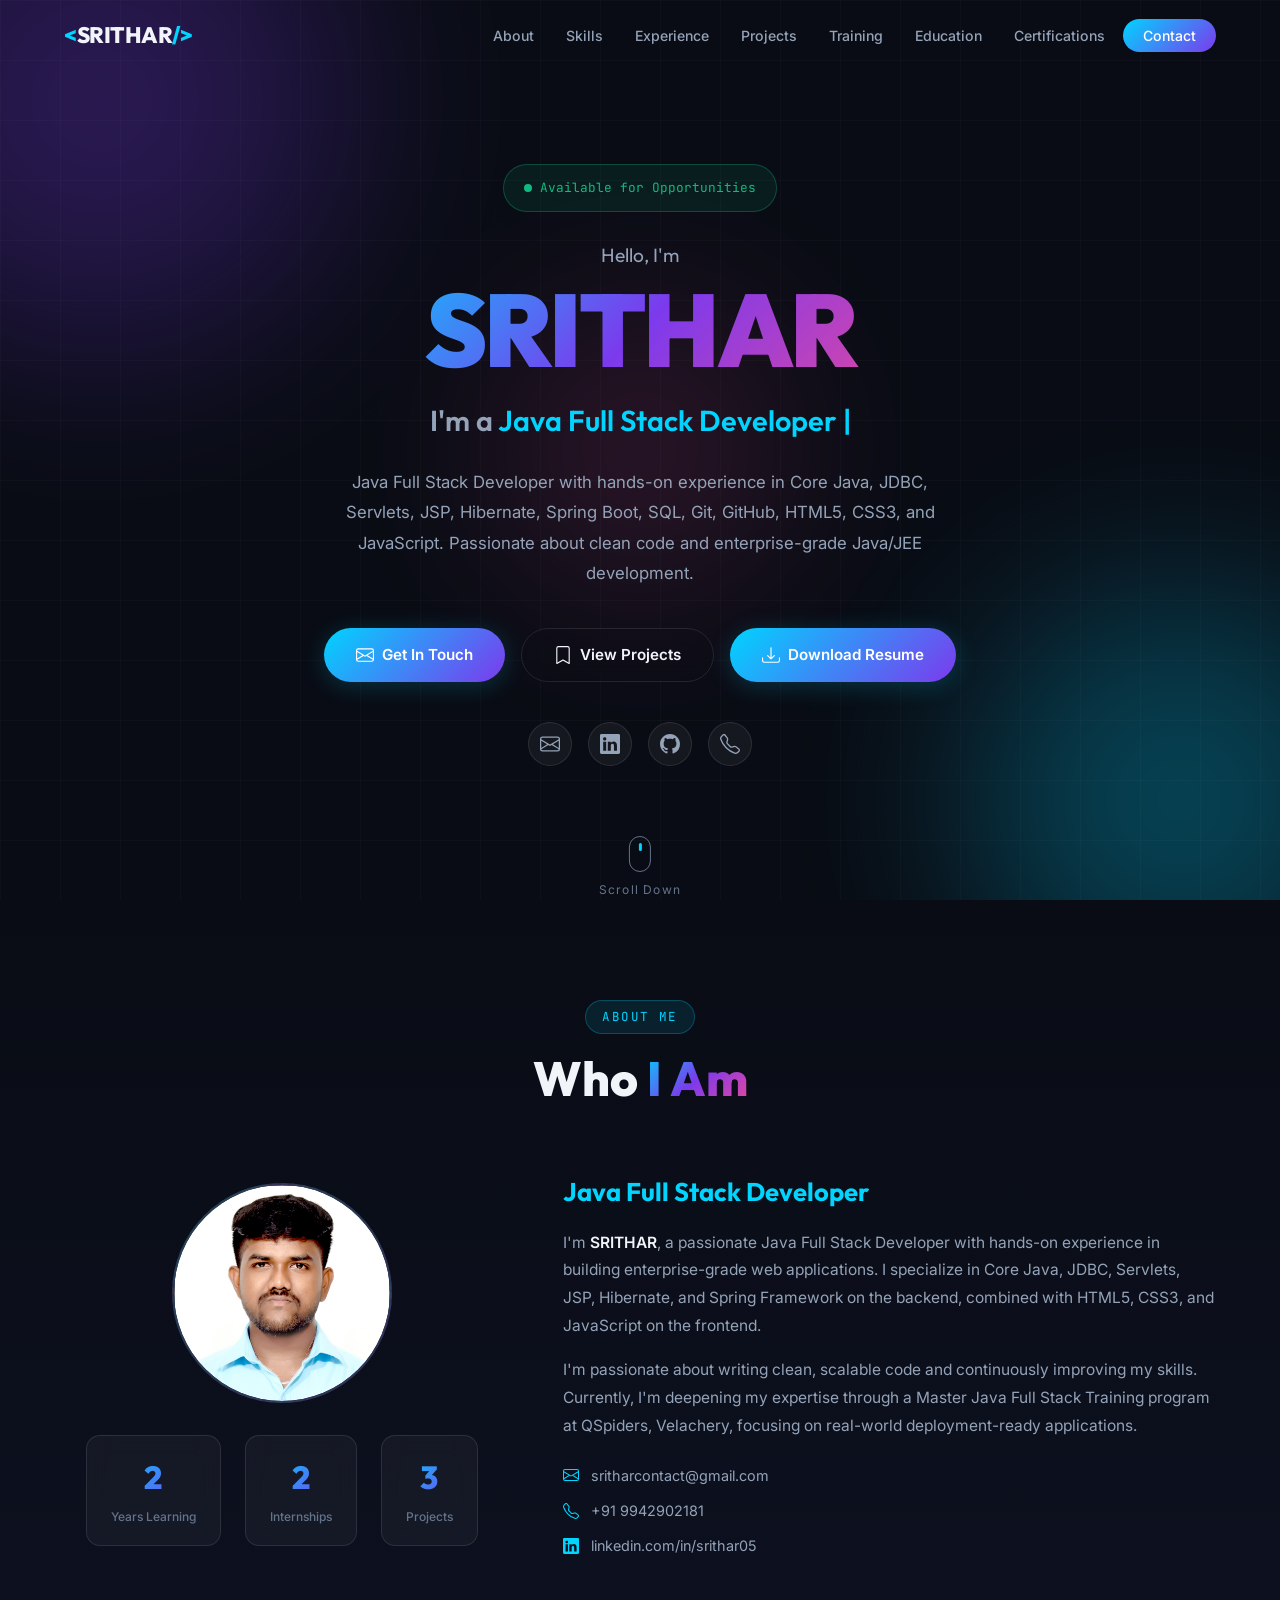
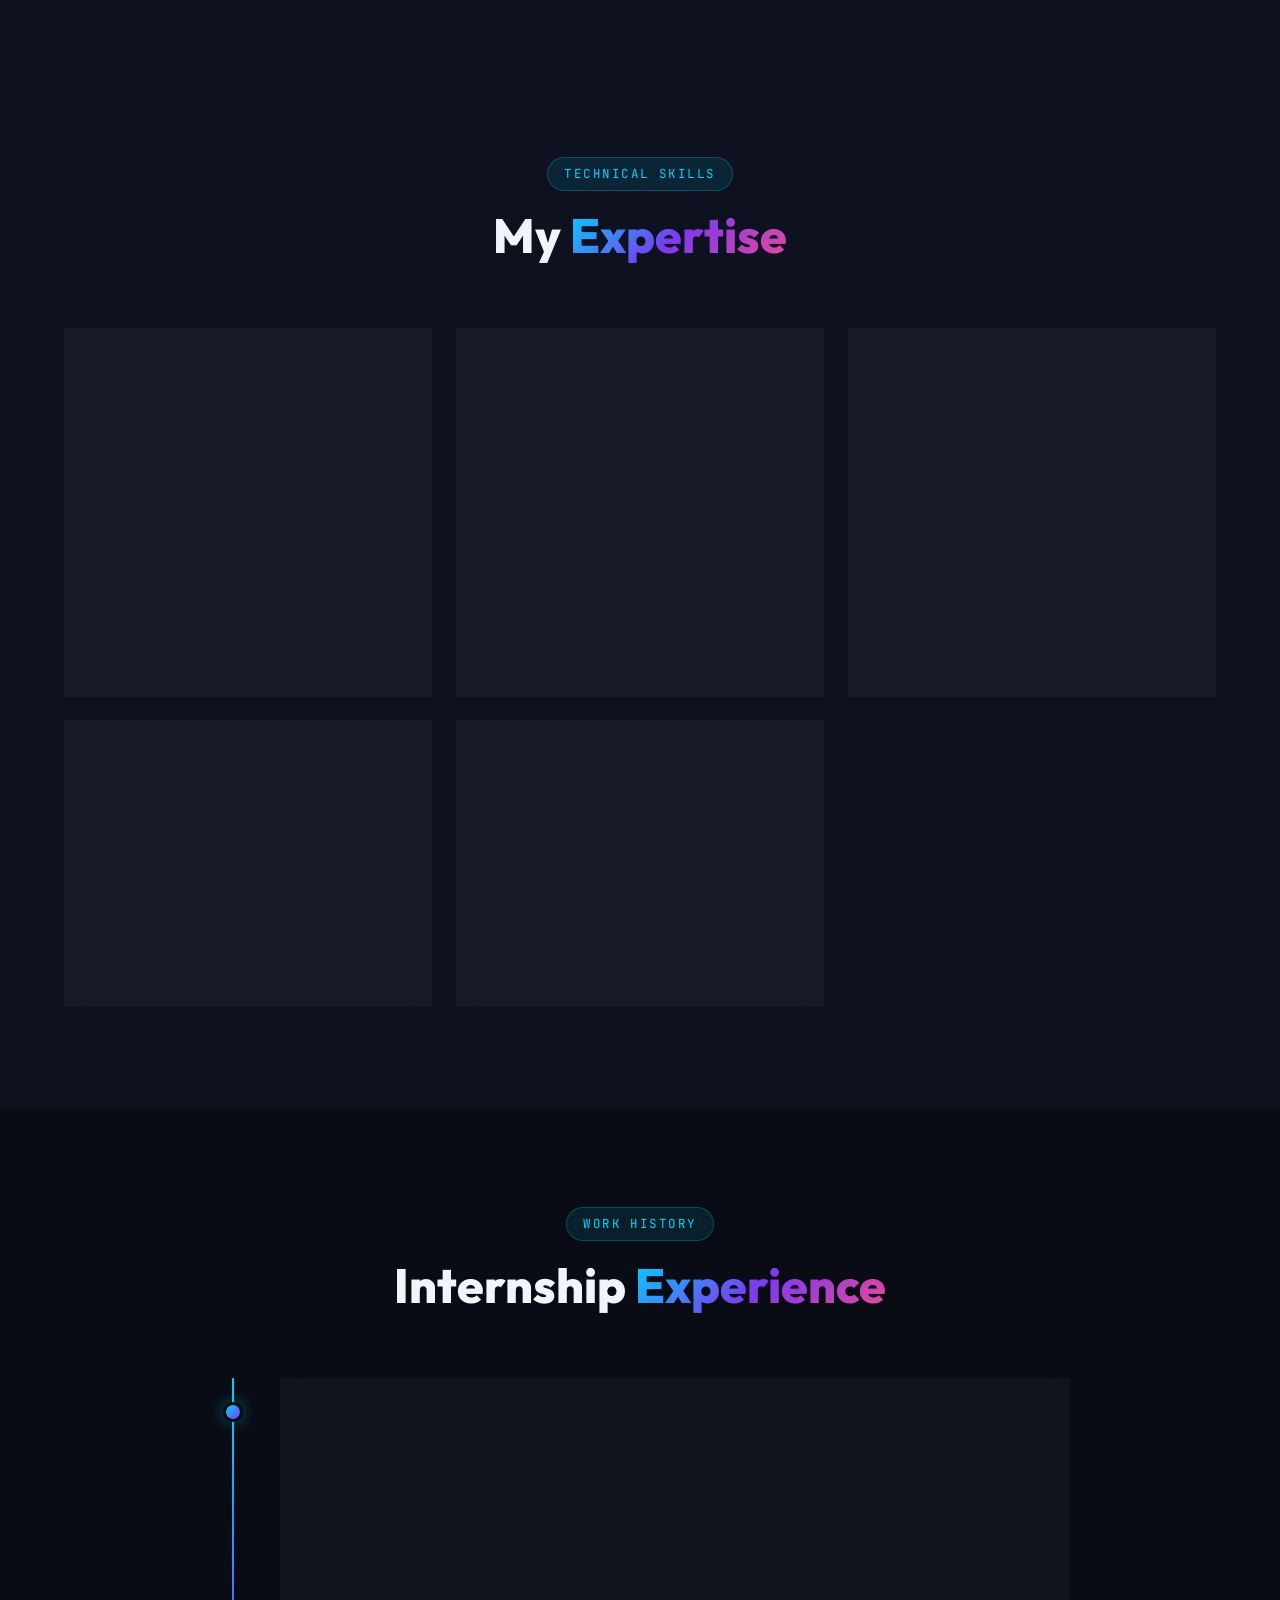
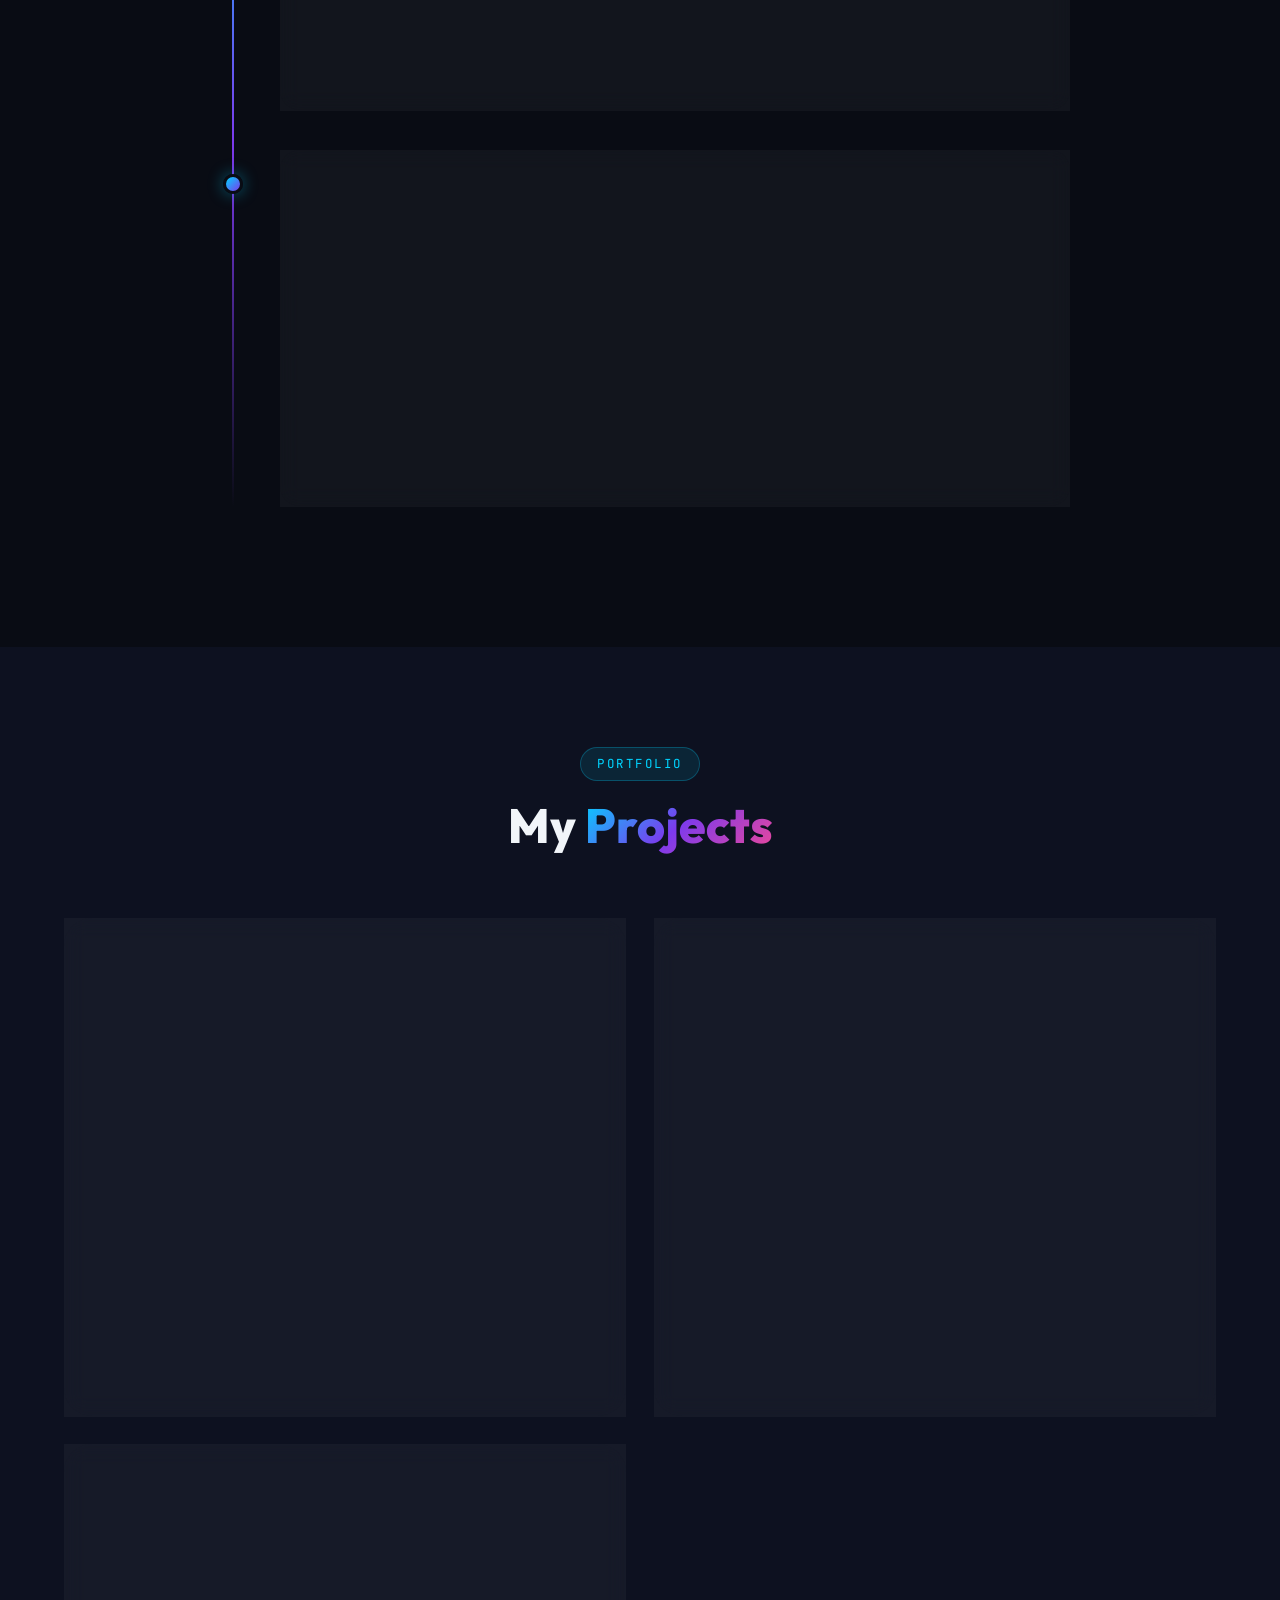
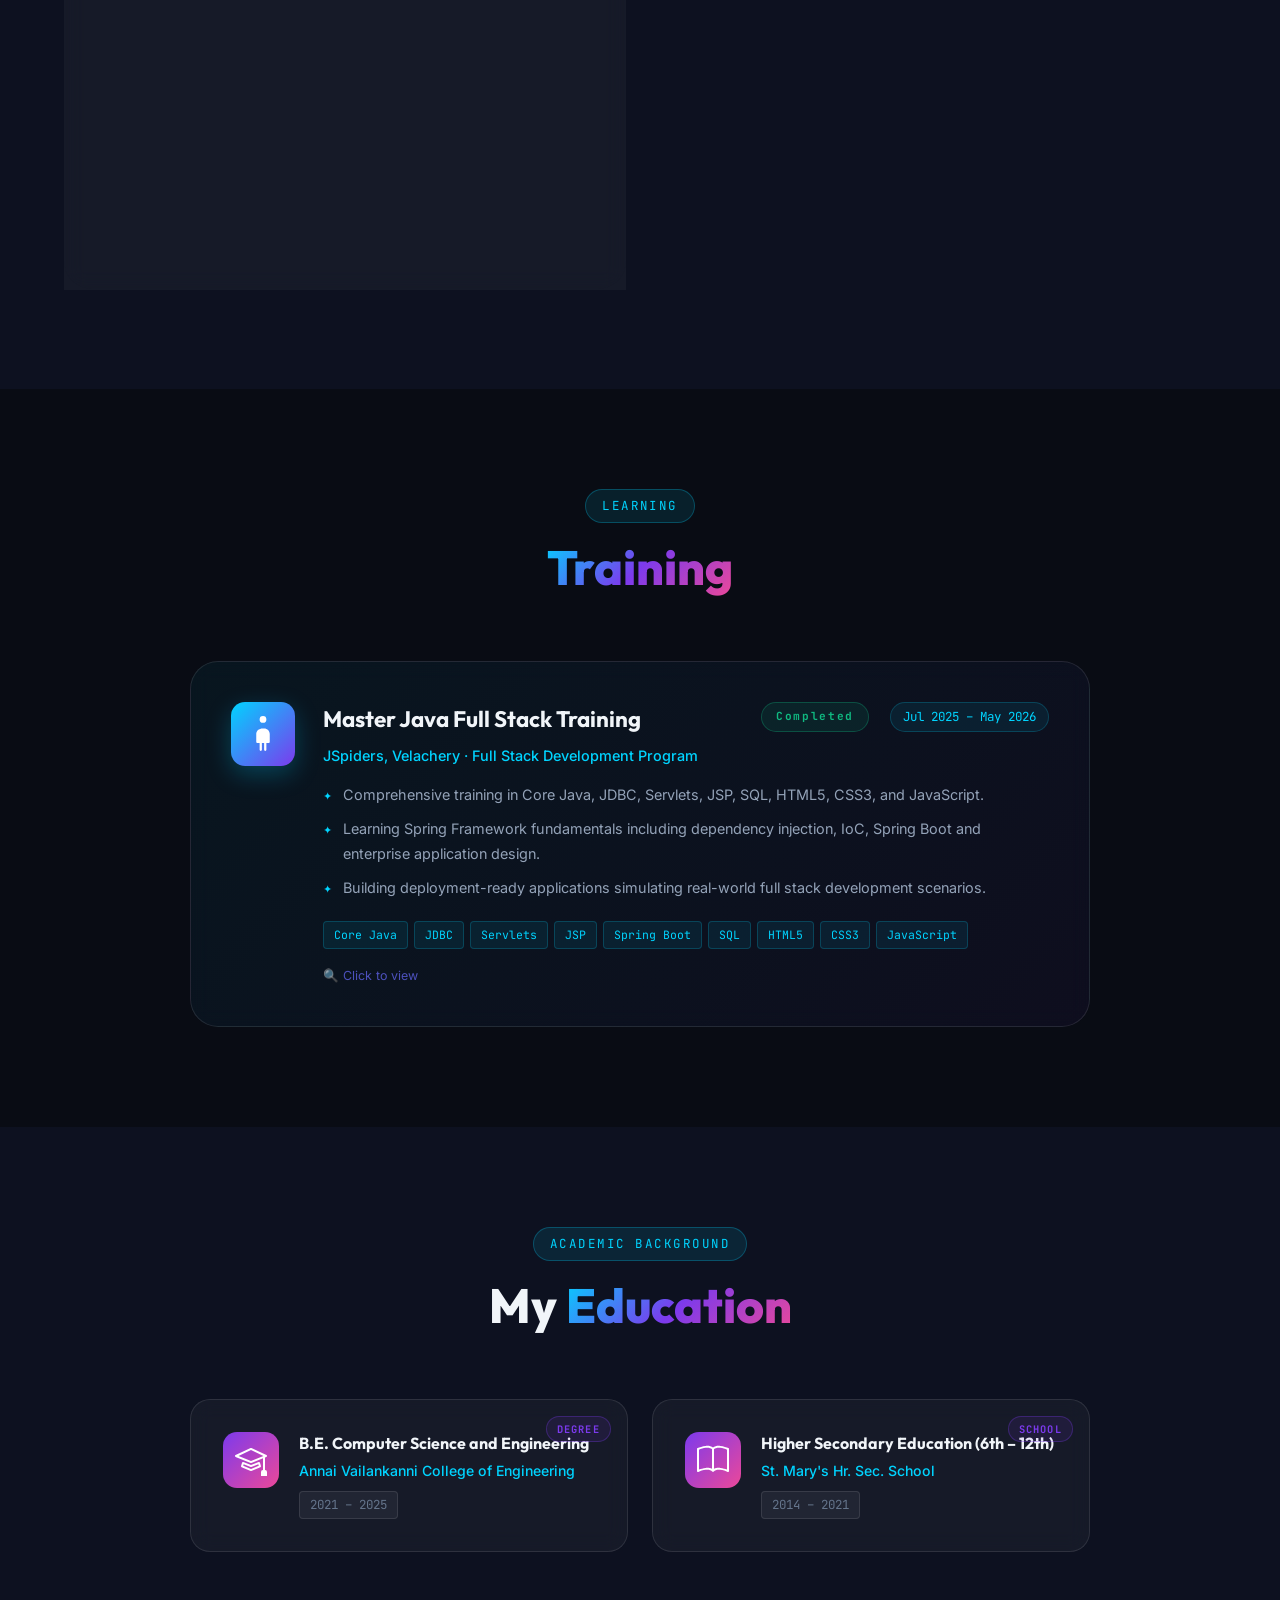
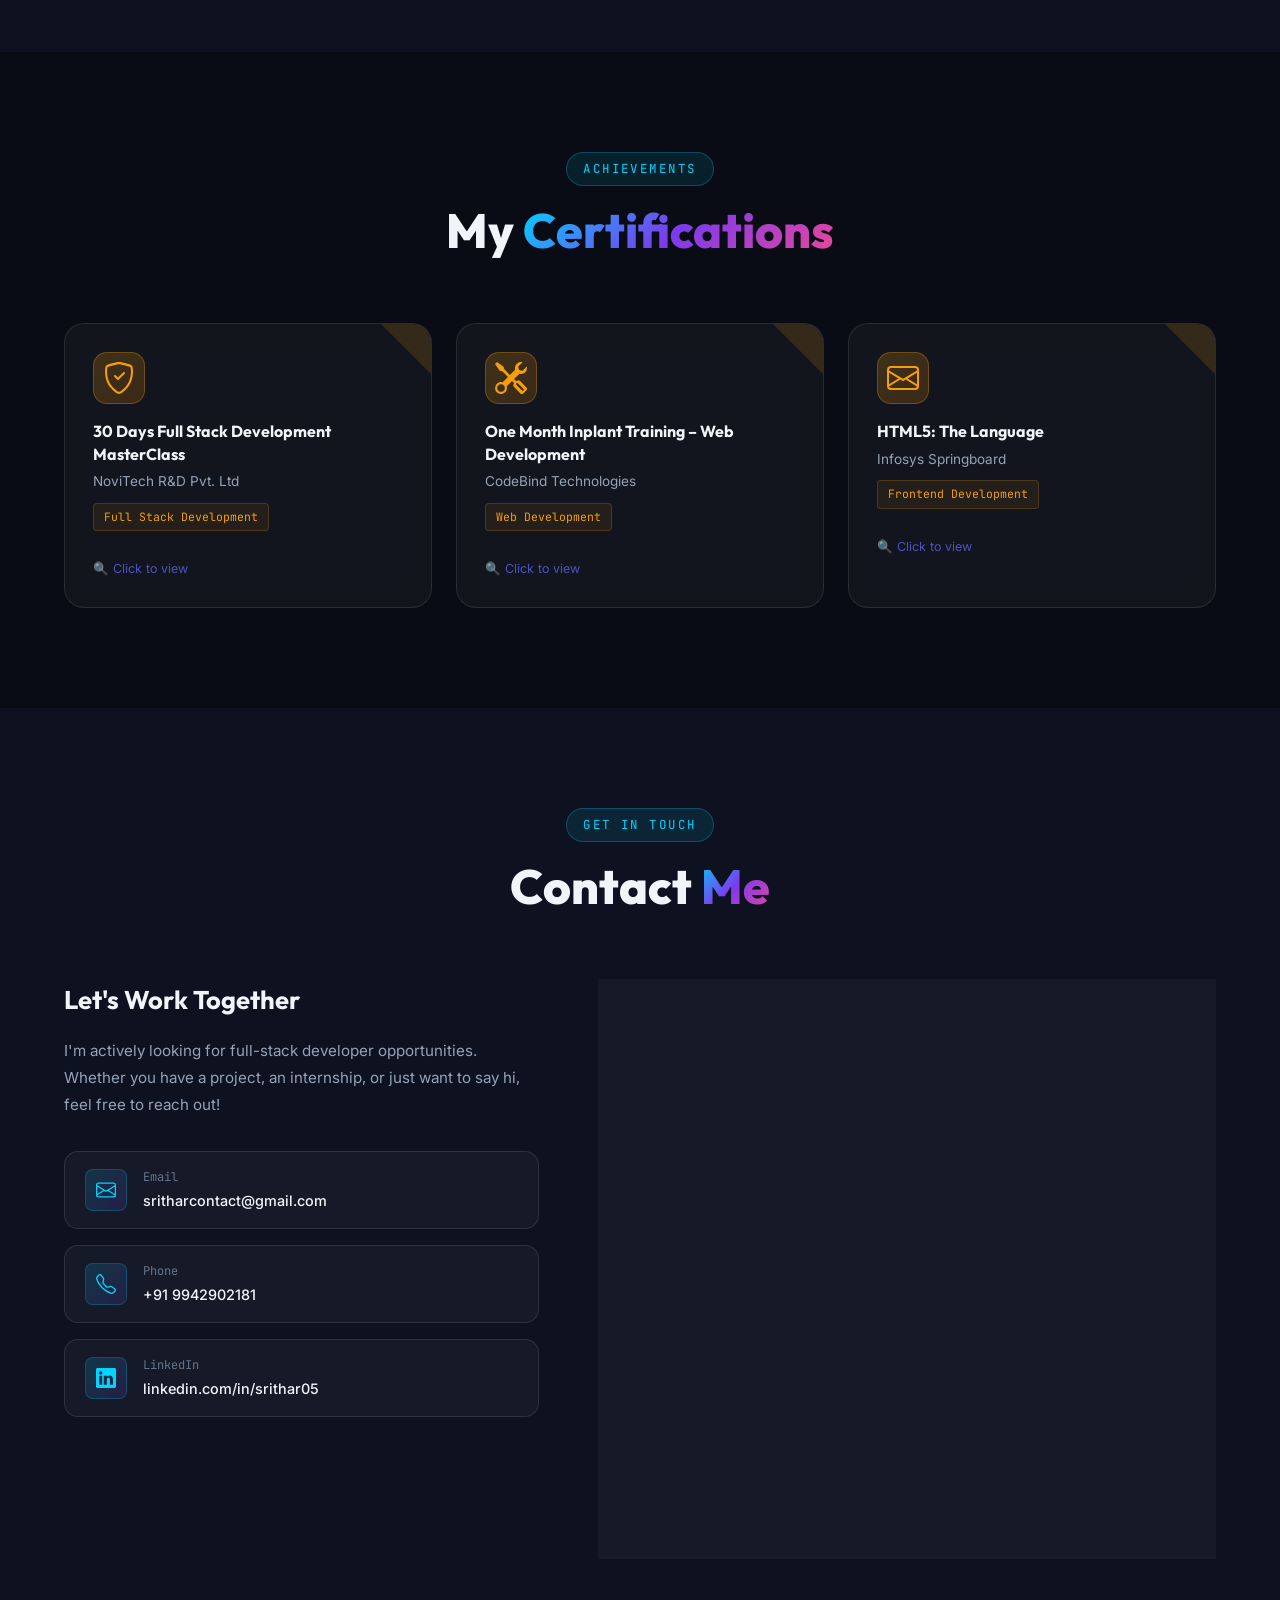
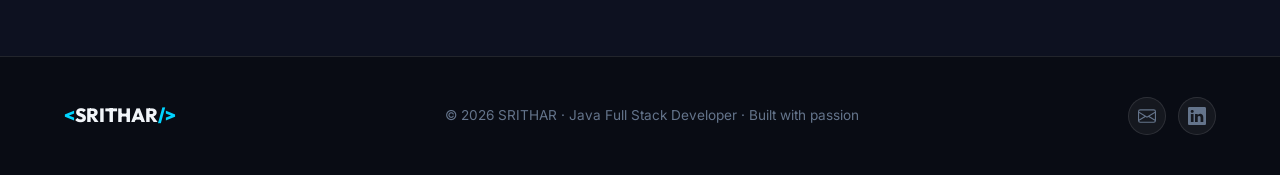
==== commit 21e65ef3: "Update Portfolio_home.html" ====
--- a/Portfolio_home.html
+++ b/Portfolio_home.html
@@ -83,7 +83,7 @@
           </svg>
           View Projects
         </a>
-        <a href="./Documents/SRITHAR_Resume.pdf" class="btn btn-primary" id="hero-resume-btn" download>
+        <a href="./Images/SRITHAR_Resume.pdf" class="btn btn-primary" id="hero-resume-btn" download>
           <svg xmlns="http://www.w3.org/2000/svg" width="18" height="18" fill="currentColor" viewBox="0 0 16 16">
             <path
               d="M.5 9.9a.5.5 0 0 1 .5.5v2.5a1 1 0 0 0 1 1h12a1 1 0 0 0 1-1v-2.5a.5.5 0 0 1 1 0v2.5a2 2 0 0 1-2 2H2a2 2 0 0 1-2-2v-2.5a.5.5 0 0 1 .5-.5z" />
@@ -843,4 +843,4 @@
   <script src="Portfolio_home.js"></script>
 </body>
 
-</html>+</html>
